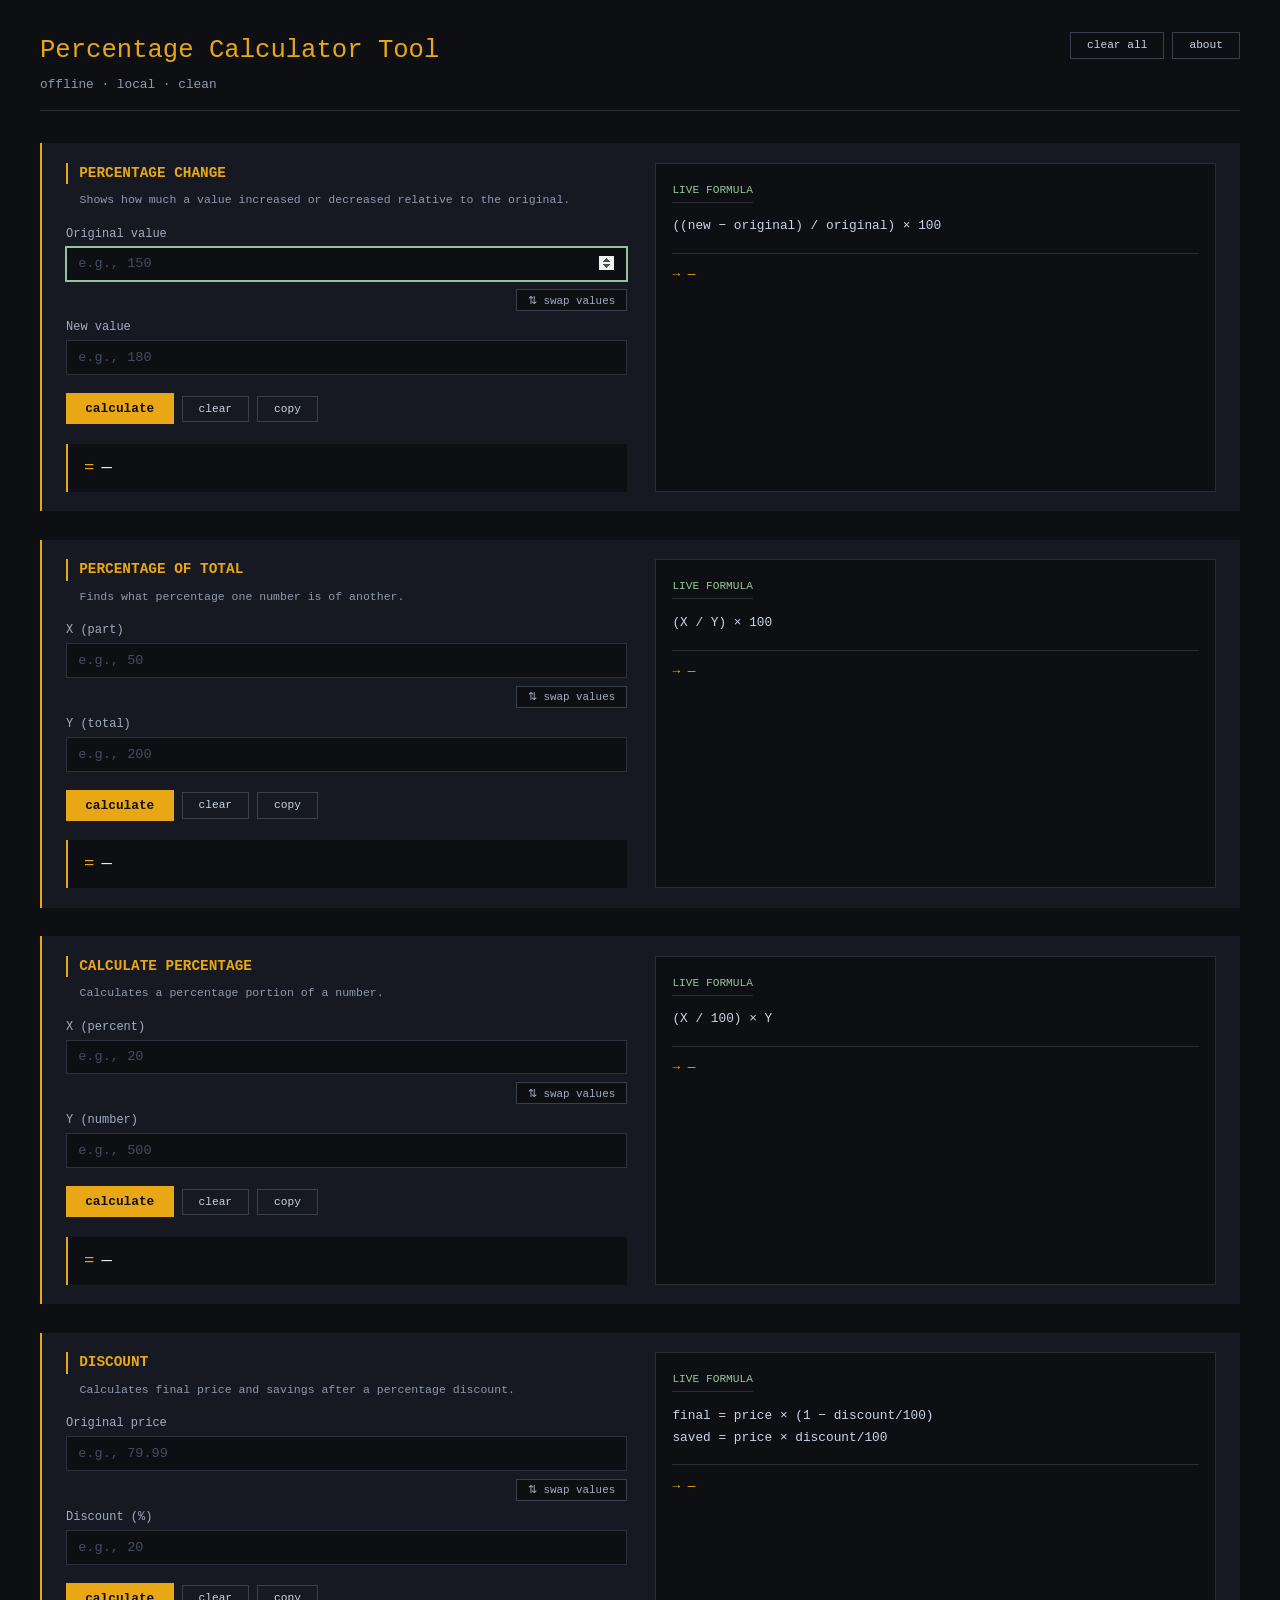
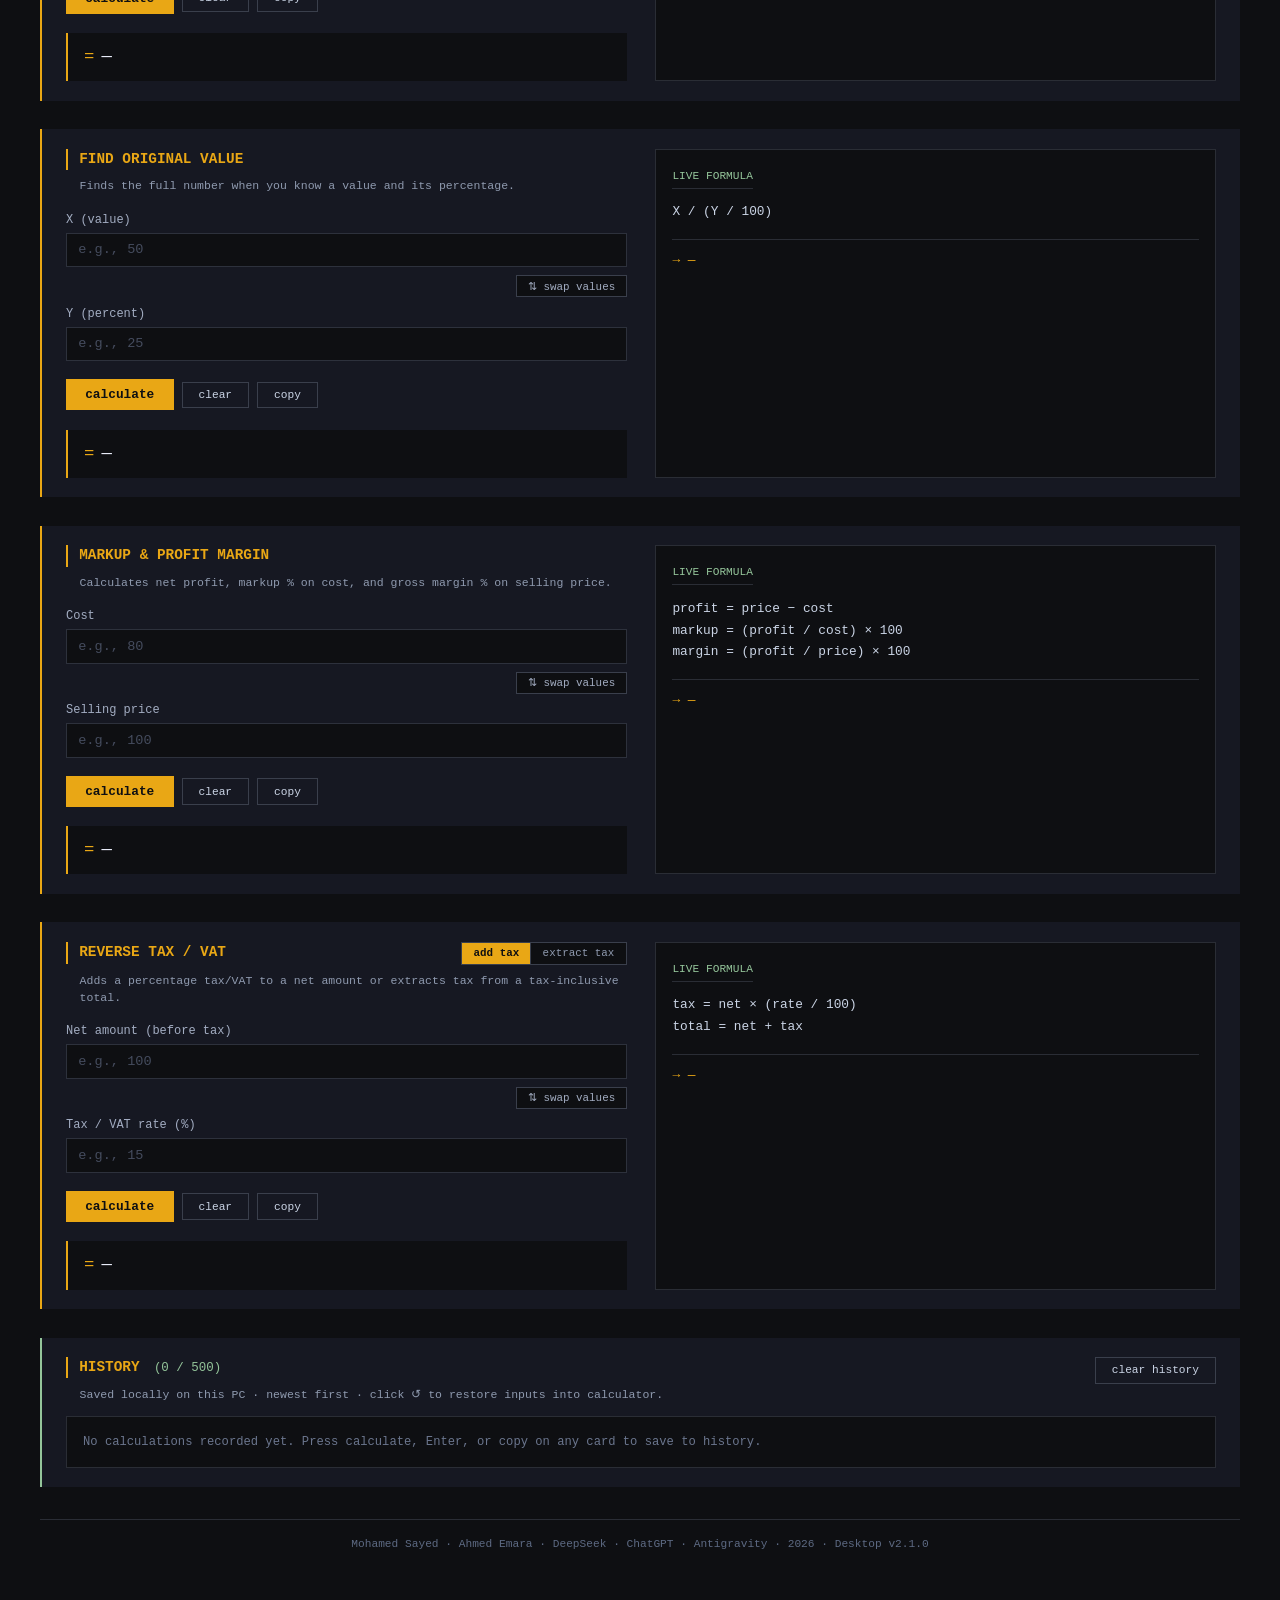
==== ui/index.html @ f59035dc "Merge pull request #2 from AbyssWatcher2/v2.1-features" ====
<!DOCTYPE html>
<html lang="en">
<head>
  <meta charset="UTF-8">
  <meta name="viewport" content="width=device-width, initial-scale=1.0">
  <title>percent • terminal utility</title>
  <link rel="stylesheet" href="./styles.css">
  <script type="module" src="./main.js"></script>
</head>
<body>
<div class="app">
  <div class="header">
    <div class="header-row">
      <div>
        <h1>Percentage Calculator Tool</h1>
        <p>offline · local · clean</p>
      </div>
      <div class="header-actions">
        <button class="utility-btn" id="clearAllBtn" type="button">clear all</button>
        <button class="utility-btn" id="aboutBtn" type="button">about</button>
      </div>
    </div>
  </div>

  <div class="calc-section" id="card-change">
    <div class="calc-grid">
      <div class="left-panel">
        <div class="section-title">Percentage Change</div>
        <div class="section-subtitle">Shows how much a value increased or decreased relative to the original.</div>

        <div class="input-row">
          <label for="changeOrig">Original value</label>
          <input type="number" id="changeOrig" placeholder="e.g., 150" step="any">
        </div>
        <div class="swap-row">
          <button class="swap-btn" id="swapChangeBtn" type="button" title="Swap original and new values">⇅ swap values</button>
        </div>
        <div class="input-row">
          <label for="changeNew">New value</label>
          <input type="number" id="changeNew" placeholder="e.g., 180" step="any">
        </div>

        <div class="button-group">
          <button class="calc-btn" id="calcChangeBtn" type="button">calculate</button>
          <button class="reset-btn" id="resetChangeBtn" type="button">clear</button>
          <button class="copy-btn" id="copyChangeBtn" type="button">copy</button>
        </div>

        <div class="result" id="changeResult">—</div>
      </div>

      <div class="right-panel">
        <div class="formula-title">live formula</div>
        <div class="live-formula" id="changeLiveFormula">((new − original) / original) × 100</div>
        <div class="live-result" id="changeLiveResult">→ —</div>
      </div>
    </div>
  </div>

  <div class="calc-section" id="card-percent">
    <div class="calc-grid">
      <div class="left-panel">
        <div class="section-title">Percentage of Total</div>
        <div class="section-subtitle">Finds what percentage one number is of another.</div>

        <div class="input-row">
          <label for="isWhatX">X (part)</label>
          <input type="number" id="isWhatX" placeholder="e.g., 50" step="any">
        </div>
        <div class="swap-row">
          <button class="swap-btn" id="swapPercentBtn" type="button" title="Swap X and Y values">⇅ swap values</button>
        </div>
        <div class="input-row">
          <label for="isWhatY">Y (total)</label>
          <input type="number" id="isWhatY" placeholder="e.g., 200" step="any">
        </div>

        <div class="button-group">
          <button class="calc-btn" id="calcPercentBtn" type="button">calculate</button>
          <button class="reset-btn" id="resetPercentBtn" type="button">clear</button>
          <button class="copy-btn" id="copyPercentBtn" type="button">copy</button>
        </div>

        <div class="result" id="percentResult">—</div>
      </div>

      <div class="right-panel">
        <div class="formula-title">live formula</div>
        <div class="live-formula" id="percentLiveFormula">(X / Y) × 100</div>
        <div class="live-result" id="percentLiveResult">→ —</div>
      </div>
    </div>
  </div>

  <div class="calc-section" id="card-what">
    <div class="calc-grid">
      <div class="left-panel">
        <div class="section-title">Calculate Percentage</div>
        <div class="section-subtitle">Calculates a percentage portion of a number.</div>

        <div class="input-row">
          <label for="whatX">X (percent)</label>
          <input type="number" id="whatX" placeholder="e.g., 20" step="any">
        </div>
        <div class="swap-row">
          <button class="swap-btn" id="swapWhatBtn" type="button" title="Swap X and Y values">⇅ swap values</button>
        </div>
        <div class="input-row">
          <label for="whatY">Y (number)</label>
          <input type="number" id="whatY" placeholder="e.g., 500" step="any">
        </div>

        <div class="button-group">
          <button class="calc-btn" id="calcWhatBtn" type="button">calculate</button>
          <button class="reset-btn" id="resetWhatBtn" type="button">clear</button>
          <button class="copy-btn" id="copyWhatBtn" type="button">copy</button>
        </div>

        <div class="result" id="whatResult">—</div>
      </div>

      <div class="right-panel">
        <div class="formula-title">live formula</div>
        <div class="live-formula" id="whatLiveFormula">(X / 100) × Y</div>
        <div class="live-result" id="whatLiveResult">→ —</div>
      </div>
    </div>
  </div>

  <div class="calc-section" id="card-discount">
    <div class="calc-grid">
      <div class="left-panel">
        <div class="section-title">Discount</div>
        <div class="section-subtitle">Calculates final price and savings after a percentage discount.</div>

        <div class="input-row">
          <label for="discountPrice">Original price</label>
          <input type="number" id="discountPrice" placeholder="e.g., 79.99" step="any">
        </div>
        <div class="swap-row">
          <button class="swap-btn" id="swapDiscountBtn" type="button" title="Swap price and discount values">⇅ swap values</button>
        </div>
        <div class="input-row">
          <label for="discountPercent">Discount (%)</label>
          <input type="number" id="discountPercent" placeholder="e.g., 20" step="any">
        </div>

        <div class="button-group">
          <button class="calc-btn" id="calcDiscountBtn" type="button">calculate</button>
          <button class="reset-btn" id="resetDiscountBtn" type="button">clear</button>
          <button class="copy-btn" id="copyDiscountBtn" type="button">copy</button>
        </div>

        <div class="result" id="discountResult">—</div>
      </div>

      <div class="right-panel">
        <div class="formula-title">live formula</div>
        <div class="live-formula" id="discountLiveFormula">final = price × (1 − discount/100)<br>saved = price × discount/100</div>
        <div class="live-result" id="discountLiveResult">→ —</div>
      </div>
    </div>
  </div>

  <div class="calc-section" id="card-base">
    <div class="calc-grid">
      <div class="left-panel">
        <div class="section-title">Find Original Value</div>
        <div class="section-subtitle">Finds the full number when you know a value and its percentage.</div>

        <div class="input-row">
          <label for="baseX">X (value)</label>
          <input type="number" id="baseX" placeholder="e.g., 50" step="any">
        </div>
        <div class="swap-row">
          <button class="swap-btn" id="swapBaseBtn" type="button" title="Swap X and Y values">⇅ swap values</button>
        </div>
        <div class="input-row">
          <label for="baseY">Y (percent)</label>
          <input type="number" id="baseY" placeholder="e.g., 25" step="any">
        </div>

        <div class="button-group">
          <button class="calc-btn" id="calcBaseBtn" type="button">calculate</button>
          <button class="reset-btn" id="resetBaseBtn" type="button">clear</button>
          <button class="copy-btn" id="copyBaseBtn" type="button">copy</button>
        </div>

        <div class="result" id="baseResult">—</div>
      </div>

      <div class="right-panel">
        <div class="formula-title">live formula</div>
        <div class="live-formula" id="baseLiveFormula">X / (Y / 100)</div>
        <div class="live-result" id="baseLiveResult">→ —</div>
      </div>
    </div>
  </div>

  <div class="calc-section" id="card-markup">
    <div class="calc-grid">
      <div class="left-panel">
        <div class="section-title">Markup &amp; Profit Margin</div>
        <div class="section-subtitle">Calculates net profit, markup % on cost, and gross margin % on selling price.</div>

        <div class="input-row">
          <label for="markupCost">Cost</label>
          <input type="number" id="markupCost" placeholder="e.g., 80" step="any">
        </div>
        <div class="swap-row">
          <button class="swap-btn" id="swapMarkupBtn" type="button" title="Swap cost and selling price">⇅ swap values</button>
        </div>
        <div class="input-row">
          <label for="markupPrice">Selling price</label>
          <input type="number" id="markupPrice" placeholder="e.g., 100" step="any">
        </div>

        <div class="button-group">
          <button class="calc-btn" id="calcMarkupBtn" type="button">calculate</button>
          <button class="reset-btn" id="resetMarkupBtn" type="button">clear</button>
          <button class="copy-btn" id="copyMarkupBtn" type="button">copy</button>
        </div>

        <div class="result" id="markupResult">—</div>
      </div>

      <div class="right-panel">
        <div class="formula-title">live formula</div>
        <div class="live-formula" id="markupLiveFormula">profit = price − cost<br>markup = (profit / cost) × 100<br>margin = (profit / price) × 100</div>
        <div class="live-result" id="markupLiveResult">→ —</div>
      </div>
    </div>
  </div>

  <div class="calc-section" id="card-tax">
    <div class="calc-grid">
      <div class="left-panel">
        <div class="section-title-row">
          <div class="section-title">Reverse Tax / VAT</div>
          <div class="mode-toggle" role="group" aria-label="Tax calculation mode">
            <button class="mode-btn active" id="taxModeAddBtn" data-mode="add" type="button">add tax</button>
            <button class="mode-btn" id="taxModeExtractBtn" data-mode="extract" type="button">extract tax</button>
          </div>
        </div>
        <div class="section-subtitle" id="taxSubtitle">Adds a percentage tax/VAT to a net amount or extracts tax from a tax-inclusive total.</div>

        <div class="input-row">
          <label for="taxAmount" id="taxAmountLabel">Net amount (before tax)</label>
          <input type="number" id="taxAmount" placeholder="e.g., 100" step="any">
        </div>
        <div class="swap-row">
          <button class="swap-btn" id="swapTaxBtn" type="button" title="Swap amount and tax rate">⇅ swap values</button>
        </div>
        <div class="input-row">
          <label for="taxRate">Tax / VAT rate (%)</label>
          <input type="number" id="taxRate" placeholder="e.g., 15" step="any">
        </div>

        <div class="button-group">
          <button class="calc-btn" id="calcTaxBtn" type="button">calculate</button>
          <button class="reset-btn" id="resetTaxBtn" type="button">clear</button>
          <button class="copy-btn" id="copyTaxBtn" type="button">copy</button>
        </div>

        <div class="result" id="taxResult">—</div>
      </div>

      <div class="right-panel">
        <div class="formula-title">live formula</div>
        <div class="live-formula" id="taxLiveFormula">tax = net × (rate / 100)<br>total = net + tax</div>
        <div class="live-result" id="taxLiveResult">→ —</div>
      </div>
    </div>
  </div>

  <div class="calc-section history-section" id="historySection">
    <div class="history-header">
      <div>
        <div class="section-title">History <span class="history-count" id="historyCount">(0 / 500)</span></div>
        <div class="section-subtitle history-subtitle">Saved locally on this PC · newest first · click ↺ to restore inputs into calculator.</div>
      </div>
      <div class="history-actions">
        <button class="reset-btn" id="clearHistoryBtn" type="button">clear history</button>
        <div class="confirm-group hidden" id="clearHistoryConfirm">
          <span class="confirm-label">clear all saved history?</span>
          <button class="calc-btn confirm-yes-btn" id="confirmClearHistoryBtn" type="button">yes, clear</button>
          <button class="reset-btn" id="cancelClearHistoryBtn" type="button">cancel</button>
        </div>
      </div>
    </div>
    <div class="history-list" id="historyList">
      <div class="history-empty">No calculations recorded yet. Press calculate, Enter, or copy on any card to save to history.</div>
    </div>
  </div>

  <footer>Mohamed Sayed · Ahmed Emara · DeepSeek · ChatGPT · Antigravity · 2026 · <span id="appVersion">Desktop v2.1.0</span></footer>
</div>

<div class="modal-backdrop hidden" id="aboutModal" role="dialog" aria-modal="true" aria-labelledby="aboutModalTitle">
  <div class="modal-card">
    <div class="modal-header">
      <div class="modal-title" id="aboutModalTitle">ABOUT // PERCENTAGE CALCULATOR TOOL</div>
      <button class="modal-close-x" id="closeAboutXBtn" type="button" aria-label="Close About dialog">[ × ]</button>
    </div>

    <div class="about-identity">
      <div class="about-icon-badge" aria-hidden="true">%</div>
      <div>
        <div class="about-app-name" id="aboutAppName">Percentage Calculator Tool</div>
        <div class="about-version-pill" id="aboutVersionPill">Desktop v2.1.0 · Tauri v2 + Rust</div>
      </div>
    </div>

    <div class="about-box">
      <div class="about-box-title">CREDITS</div>
      <div class="credits-row" id="aboutCreatorsRow">
        <span class="credit-pill credit-pill-gold">Mohamed Sayed</span>
        <span class="credit-dot">·</span>
        <span class="credit-pill credit-pill-gold">Ahmed Emara</span>
      </div>
      <div class="credits-row" id="aboutAiRow">
        <span class="credit-pill credit-pill-slate">DeepSeek</span>
        <span class="credit-dot">·</span>
        <span class="credit-pill credit-pill-slate">ChatGPT</span>
        <span class="credit-dot">·</span>
        <span class="credit-pill credit-pill-slate">Antigravity</span>
      </div>
    </div>

    <div class="about-box">
      <div class="about-box-title">PRIVACY &amp; RUNTIME</div>
      <div class="privacy-indicators">
        <span class="privacy-badge">● 100% Offline</span>
        <span class="privacy-badge">● Zero Telemetry</span>
        <span class="privacy-badge">● Local Rust Engine</span>
      </div>
      <p class="about-privacy-text" id="aboutPrivacyText">Fully offline. No tracking, no network calls. Calculation history is stored locally on this PC only and can be cleared anytime.</p>
    </div>

    <div class="modal-footer">
      <button class="calc-btn" id="closeAboutBtn" type="button">close [esc]</button>
    </div>
  </div>
</div>
</body>
</html>
---- ui/styles.css ----
* {
  margin: 0;
  padding: 0;
  box-sizing: border-box;
}

body {
  background: #0E0F12;
  font-family: 'SF Mono', 'Fira Code', 'Cascadia Code', 'JetBrains Mono', monospace;
  line-height: 1.5;
  color: #e2e4e8;
  padding: 2rem 1rem;
}

.hidden {
  display: none !important;
}

.app {
  max-width: 1200px;
  margin: 0 auto;
}

.header {
  margin-bottom: 2rem;
  border-bottom: 1px solid #2a2d35;
  padding-bottom: 1rem;
}

.header-row {
  display: flex;
  justify-content: space-between;
  gap: 1rem;
  align-items: flex-start;
}

.header h1 {
  font-size: 1.6rem;
  font-weight: 500;
  letter-spacing: 0;
  color: #E9A715;
}

.header p {
  font-size: 0.8rem;
  color: #8f9aaf;
  margin-top: 0.3rem;
}

.header-actions {
  display: flex;
  gap: 0.5rem;
  flex-wrap: wrap;
  justify-content: flex-end;
}

.calc-section {
  background: #161822;
  margin-bottom: 1.8rem;
  padding: 1.2rem 1.5rem;
  border-left: 2px solid #E9A715;
  transition: border-left-color 0.12s ease, background 0.12s ease;
}

.calc-section:hover {
  border-left-color: #94C59A;
}

.calc-grid {
  display: grid;
  grid-template-columns: 1fr 1fr;
  gap: 1.8rem;
}

.left-panel {
  display: flex;
  flex-direction: column;
}

.section-title-row {
  display: flex;
  justify-content: space-between;
  align-items: center;
  gap: 0.75rem;
  flex-wrap: wrap;
  margin-bottom: 0.45rem;
}

.section-title {
  font-size: 0.9rem;
  font-weight: 600;
  letter-spacing: 0;
  text-transform: uppercase;
  color: #E9A715;
  margin-bottom: 0.45rem;
  border-left: 2px solid #E9A715;
  padding-left: 0.7rem;
}

.section-title-row .section-title {
  margin-bottom: 0;
}

.section-subtitle {
  font-size: 0.72rem;
  color: #8f9aaf;
  margin-bottom: 1rem;
  padding-left: 0.85rem;
}

.input-row {
  margin-bottom: 0.65rem;
}

.input-row label {
  display: block;
  font-size: 0.75rem;
  font-weight: 500;
  color: #a3adc2;
  margin-bottom: 0.25rem;
  letter-spacing: 0;
}

.input-row input {
  width: 100%;
  background: #0E0F12;
  border: 1px solid #2d313c;
  border-radius: 0;
  padding: 0.55rem 0.7rem;
  font-size: 0.85rem;
  font-family: 'SF Mono', monospace;
  color: #eef2ff;
  outline: none;
  transition: border-color 0.1s ease, box-shadow 0.1s ease;
}

.input-row input:focus {
  border-color: #94C59A;
  box-shadow: 0 0 0 1px #94C59A;
}

.input-row input::placeholder {
  color: #454c5e;
}

.swap-row {
  display: flex;
  justify-content: flex-end;
  margin: -0.15rem 0 0.45rem 0;
}

.swap-btn {
  background: #0E0F12;
  border: 1px solid #3a3f4c;
  color: #a3adc2;
  font-family: 'SF Mono', monospace;
  font-size: 0.68rem;
  padding: 0.22rem 0.65rem;
  cursor: pointer;
  transition: border-color 0.1s ease, color 0.1s ease;
}

.swap-btn:hover {
  border-color: #E9A715;
  color: #E9A715;
}

.mode-toggle {
  display: inline-flex;
  border: 1px solid #3a3f4c;
  background: #0E0F12;
}

.mode-btn {
  background: transparent;
  border: none;
  color: #8f9aaf;
  font-family: 'SF Mono', monospace;
  font-size: 0.68rem;
  padding: 0.28rem 0.7rem;
  cursor: pointer;
  transition: background 0.1s ease, color 0.1s ease;
}

.mode-btn + .mode-btn {
  border-left: 1px solid #3a3f4c;
}

.mode-btn:hover {
  color: #eef2ff;
}

.mode-btn.active {
  background: #E9A715;
  color: #0E0F12;
  font-weight: 600;
}

.button-group {
  display: flex;
  gap: 0.5rem;
  align-items: center;
  margin: 0.5rem 0 1rem 0;
  flex-wrap: wrap;
}

.calc-btn {
  background: #E9A715;
  border: none;
  color: #0E0F12;
  font-family: 'SF Mono', monospace;
  font-weight: 600;
  font-size: 0.8rem;
  padding: 0.5rem 1.2rem;
  cursor: pointer;
  width: auto;
  letter-spacing: 0;
  transition: opacity 0.1s ease;
}

.calc-btn:hover {
  opacity: 0.9;
}

.reset-btn,
.copy-btn,
.utility-btn {
  background: transparent;
  border: 1px solid #3a3f4c;
  color: #cbd5e6;
  font-family: 'SF Mono', monospace;
  font-size: 0.7rem;
  padding: 0.4rem 1rem;
  cursor: pointer;
  transition: border-color 0.1s ease, color 0.1s ease;
}

.reset-btn:hover,
.copy-btn:hover,
.utility-btn:hover {
  border-color: #E9A715;
  color: #E9A715;
}

.copy-btn.copied {
  border-color: #94C59A;
  color: #94C59A;
}

.result {
  background: #0E0F12;
  border-left: 2px solid #E9A715;
  padding: 0.7rem 1rem;
  font-size: 1.08rem;
  font-family: monospace;
  margin-top: 0.2rem;
  word-break: break-word;
  color: #eef2ff;
}

.result-prefix {
  color: #E9A715;
  margin-right: 0.45rem;
}

.error-text {
  color: #E9A715;
}

.right-panel {
  background: #0E0F12;
  padding: 1rem;
  border: 1px solid #2a2d35;
  font-size: 0.8rem;
}

.formula-title {
  font-size: 0.7rem;
  text-transform: uppercase;
  color: #94C59A;
  letter-spacing: 0;
  margin-bottom: 0.8rem;
  border-bottom: 1px solid #2a2d35;
  display: inline-block;
  padding-bottom: 0.2rem;
}

.live-formula {
  font-family: monospace;
  line-height: 1.7;
  color: #cbd5e6;
}

.live-result {
  margin-top: 1rem;
  padding-top: 0.7rem;
  border-top: 1px solid #2a2d35;
  color: #E9A715;
  font-weight: 500;
}

/* Persistent History Tape */
.history-section {
  border-left-color: #94C59A;
}

.history-header {
  display: flex;
  justify-content: space-between;
  align-items: flex-start;
  gap: 1rem;
  flex-wrap: wrap;
  margin-bottom: 0.8rem;
}

.history-count {
  color: #94C59A;
  font-weight: 500;
  font-size: 0.78rem;
  margin-left: 0.35rem;
}

.history-subtitle {
  margin-bottom: 0;
}

.history-actions {
  display: flex;
  align-items: center;
  gap: 0.5rem;
  flex-wrap: wrap;
}

.confirm-group {
  display: inline-flex;
  align-items: center;
  gap: 0.45rem;
  flex-wrap: wrap;
}

.confirm-label {
  font-size: 0.72rem;
  color: #E9A715;
}

.confirm-yes-btn {
  padding: 0.38rem 0.85rem;
  font-size: 0.7rem;
}

.history-list {
  background: #0E0F12;
  border: 1px solid #2a2d35;
  max-height: 320px;
  overflow-y: auto;
}

.history-empty {
  padding: 1rem;
  font-size: 0.76rem;
  color: #6b768e;
}

.history-item {
  display: flex;
  justify-content: space-between;
  align-items: center;
  gap: 0.8rem;
  padding: 0.6rem 0.9rem;
  border-bottom: 1px solid #1e222d;
  font-size: 0.78rem;
  flex-wrap: wrap;
}

.history-item:last-child {
  border-bottom: none;
}

.history-main {
  display: flex;
  align-items: baseline;
  gap: 0.6rem;
  flex-wrap: wrap;
  min-width: 0;
  flex: 1;
}

.history-time {
  color: #6b768e;
  font-size: 0.7rem;
}

.history-calc {
  color: #94C59A;
  font-weight: 600;
  font-size: 0.72rem;
  text-transform: uppercase;
}

.history-inputs {
  color: #cbd5e6;
}

.history-arrow {
  color: #E9A715;
}

.history-result {
  color: #eef2ff;
  font-weight: 600;
}

.history-row-actions {
  display: flex;
  gap: 0.4rem;
  align-items: center;
}

.history-row-actions .copy-btn,
.history-row-actions .reset-btn {
  padding: 0.25rem 0.65rem;
  font-size: 0.66rem;
}

/* Redesigned Dark Terminal About Modal */
.modal-backdrop {
  position: fixed;
  inset: 0;
  background: rgba(8, 9, 12, 0.78);
  display: flex;
  align-items: center;
  justify-content: center;
  padding: 1rem;
  z-index: 1000;
}

.modal-card {
  background: #161822;
  border: 1px solid #2a2d35;
  border-left: 3px solid #E9A715;
  max-width: 540px;
  width: 100%;
  padding: 1.4rem 1.6rem;
  box-shadow: 0 20px 50px rgba(0, 0, 0, 0.65);
}

.modal-header {
  display: flex;
  justify-content: space-between;
  align-items: center;
  gap: 1rem;
  margin-bottom: 1.1rem;
}

.modal-title {
  font-size: 0.82rem;
  font-weight: 600;
  color: #E9A715;
  letter-spacing: 0.03em;
  text-transform: uppercase;
}

.modal-close-x {
  background: transparent;
  border: none;
  color: #a3adc2;
  font-family: 'SF Mono', monospace;
  font-size: 0.82rem;
  cursor: pointer;
  padding: 0.15rem 0.35rem;
  transition: color 0.1s ease;
}

.modal-close-x:hover {
  color: #E9A715;
}

.about-identity {
  display: flex;
  align-items: center;
  gap: 1rem;
  margin-bottom: 1.15rem;
}

.about-icon-badge {
  width: 48px;
  height: 48px;
  background: #0E0F12;
  border: 1px solid #2d313c;
  color: #E9A715;
  font-size: 1.55rem;
  font-weight: 700;
  display: flex;
  align-items: center;
  justify-content: center;
  flex-shrink: 0;
}

.about-app-name {
  font-size: 1.05rem;
  font-weight: 600;
  color: #eef2ff;
  margin-bottom: 0.3rem;
}

.about-version-pill {
  display: inline-block;
  border: 1px solid #94C59A;
  color: #94C59A;
  background: rgba(148, 197, 154, 0.08);
  font-size: 0.7rem;
  padding: 0.12rem 0.55rem;
}

.about-box {
  background: #0E0F12;
  border: 1px solid #2a2d35;
  padding: 0.9rem 1rem;
  margin-bottom: 0.9rem;
}

.about-box-title {
  font-size: 0.72rem;
  font-weight: 600;
  color: #94C59A;
  text-transform: uppercase;
  margin-bottom: 0.65rem;
  letter-spacing: 0.03em;
}

.credits-row {
  display: flex;
  align-items: center;
  gap: 0.45rem;
  flex-wrap: wrap;
}

.credits-row + .credits-row {
  margin-top: 0.5rem;
}

.credit-pill {
  font-size: 0.76rem;
  padding: 0.18rem 0.6rem;
  border: 1px solid #3a3f4c;
}

.credit-pill-gold {
  background: rgba(233, 167, 21, 0.14);
  border-color: rgba(233, 167, 21, 0.45);
  color: #E9A715;
  font-weight: 600;
}

.credit-pill-slate {
  background: #161822;
  border-color: #3a3f4c;
  color: #e2e4e8;
}

.credit-dot {
  color: #6b768e;
  font-weight: 600;
}

.privacy-indicators {
  display: flex;
  gap: 0.9rem;
  flex-wrap: wrap;
  margin-bottom: 0.5rem;
}

.privacy-badge {
  color: #94C59A;
  font-size: 0.74rem;
  font-weight: 500;
}

.about-privacy-text {
  font-size: 0.73rem;
  color: #cbd5e6;
  line-height: 1.5;
}

.modal-footer {
  display: flex;
  justify-content: flex-end;
  margin-top: 0.3rem;
}

footer {
  margin-top: 2rem;
  font-size: 0.7rem;
  color: #5d6a83;
  text-align: center;
  border-top: 1px solid #2a2d35;
  padding-top: 1rem;
}

@media (max-width: 760px) {
  .header-row {
    flex-direction: column;
  }

  .header-actions {
    justify-content: flex-start;
  }

  .calc-grid {
    grid-template-columns: 1fr;
    gap: 1rem;
  }

  .calc-section {
    padding: 1rem;
  }
}
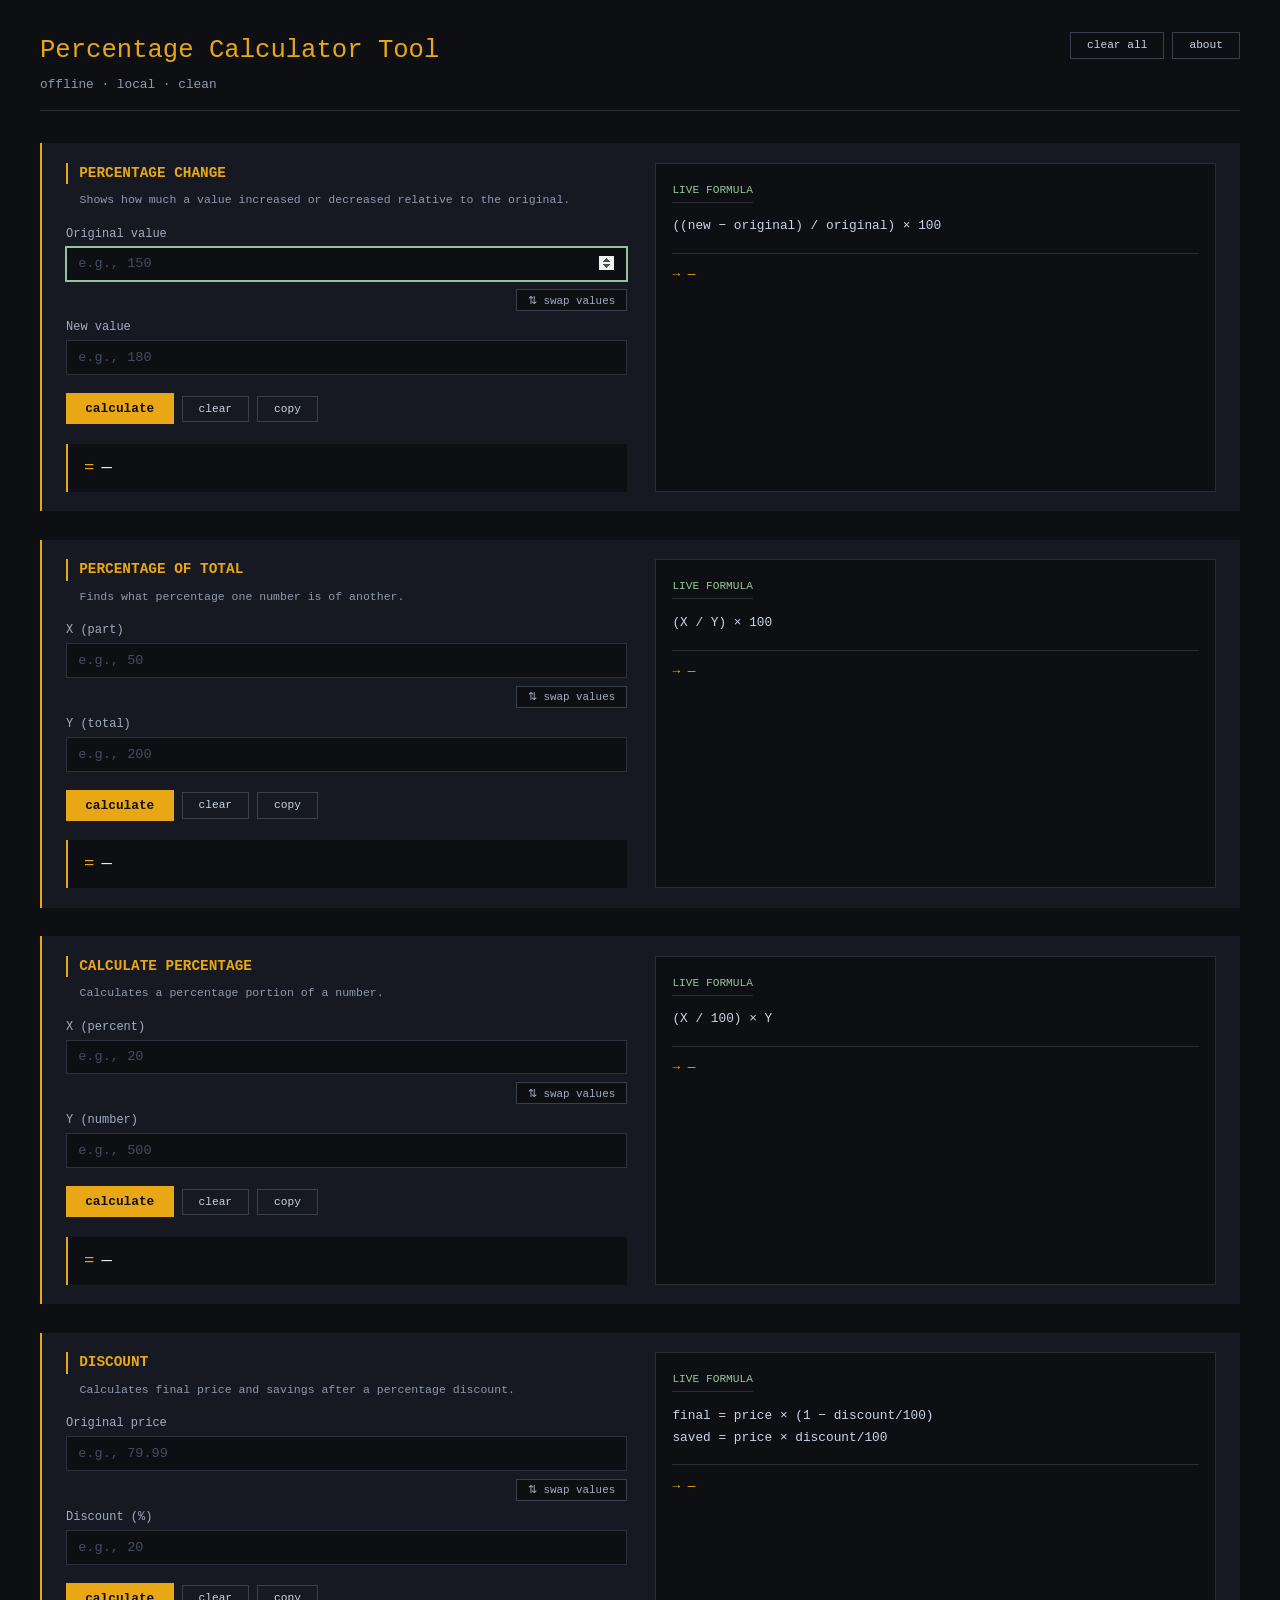
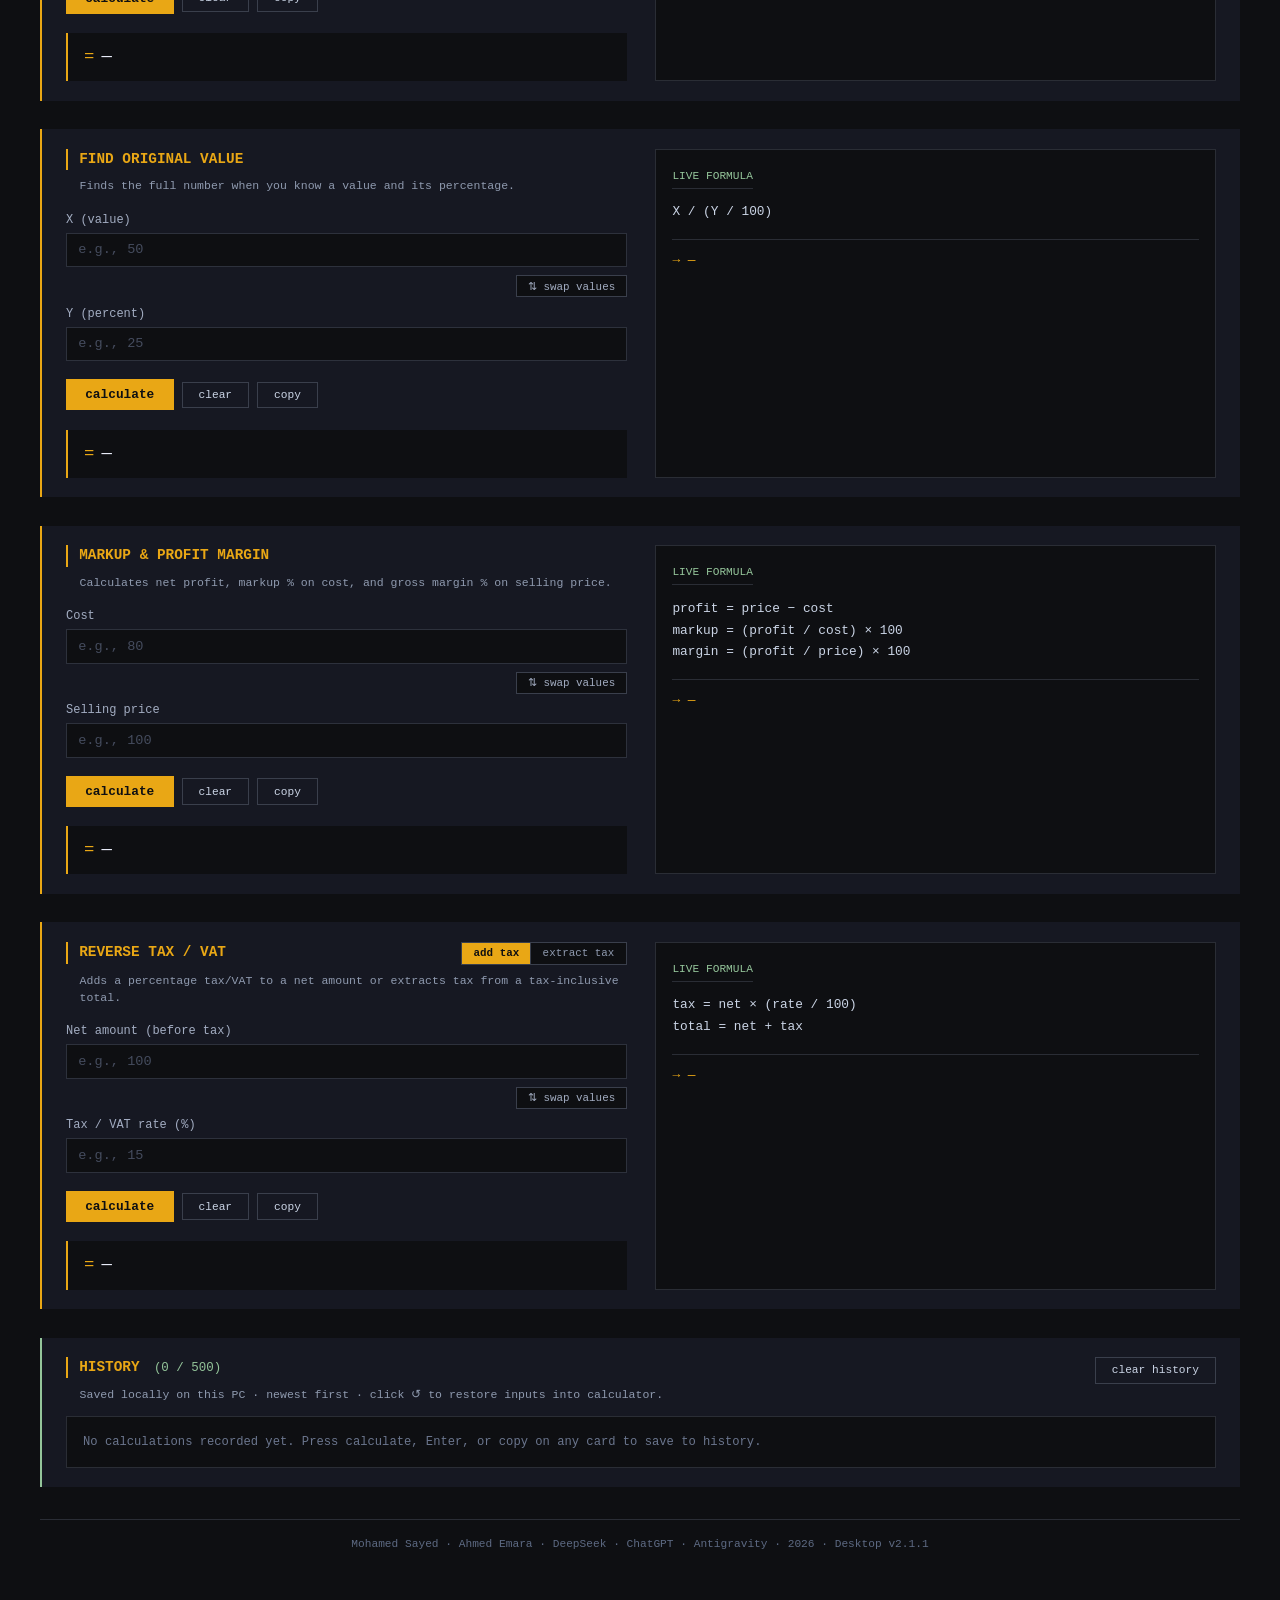
==== commit 3464804c: "Security hardening, v2.1.1 release prep, docs & assets update" ====
--- a/ui/index.html
+++ b/ui/index.html
@@ -3,6 +3,7 @@
 <head>
   <meta charset="UTF-8">
   <meta name="viewport" content="width=device-width, initial-scale=1.0">
+  <meta name="referrer" content="no-referrer">
   <title>percent • terminal utility</title>
   <link rel="stylesheet" href="./styles.css">
   <script type="module" src="./main.js"></script>
@@ -293,7 +294,7 @@
     </div>
   </div>
 
-  <footer>Mohamed Sayed · Ahmed Emara · DeepSeek · ChatGPT · Antigravity · 2026 · <span id="appVersion">Desktop v2.1.0</span></footer>
+  <footer>Mohamed Sayed · Ahmed Emara · DeepSeek · ChatGPT · Antigravity · 2026 · <span id="appVersion">Desktop v2.1.1</span></footer>
 </div>
 
 <div class="modal-backdrop hidden" id="aboutModal" role="dialog" aria-modal="true" aria-labelledby="aboutModalTitle">
@@ -307,7 +308,7 @@
       <div class="about-icon-badge" aria-hidden="true">%</div>
       <div>
         <div class="about-app-name" id="aboutAppName">Percentage Calculator Tool</div>
-        <div class="about-version-pill" id="aboutVersionPill">Desktop v2.1.0 · Tauri v2 + Rust</div>
+        <div class="about-version-pill" id="aboutVersionPill">Desktop v2.1.1 · Tauri v2 + Rust</div>
       </div>
     </div>
 
@@ -337,6 +338,15 @@
       <p class="about-privacy-text" id="aboutPrivacyText">Fully offline. No tracking, no network calls. Calculation history is stored locally on this PC only and can be cleared anytime.</p>
     </div>
 
+    <div class="about-box">
+      <div class="about-box-title">OFFICIAL WEB APP (PWA)</div>
+      <p class="about-privacy-text">Use or install on iPhone Safari or Android Chrome (100% offline):</p>
+      <div class="about-url-row">
+        <span class="about-url-text" id="webAppUrlText">https://ciphervaults.github.io/Percentage-Calculator-Tool/</span>
+        <button class="copy-btn" id="copyWebUrlBtn" type="button">copy link</button>
+      </div>
+    </div>
+
     <div class="modal-footer">
       <button class="calc-btn" id="closeAboutBtn" type="button">close [esc]</button>
     </div>
--- a/ui/styles.css
+++ b/ui/styles.css
@@ -582,6 +582,22 @@
   line-height: 1.5;
 }
 
+.about-url-row {
+  display: flex;
+  align-items: center;
+  justify-content: space-between;
+  gap: 0.65rem;
+  flex-wrap: wrap;
+  margin-top: 0.45rem;
+}
+
+.about-url-text {
+  color: #E9A715;
+  font-size: 0.73rem;
+  word-break: break-all;
+  user-select: all;
+}
+
 .modal-footer {
   display: flex;
   justify-content: flex-end;
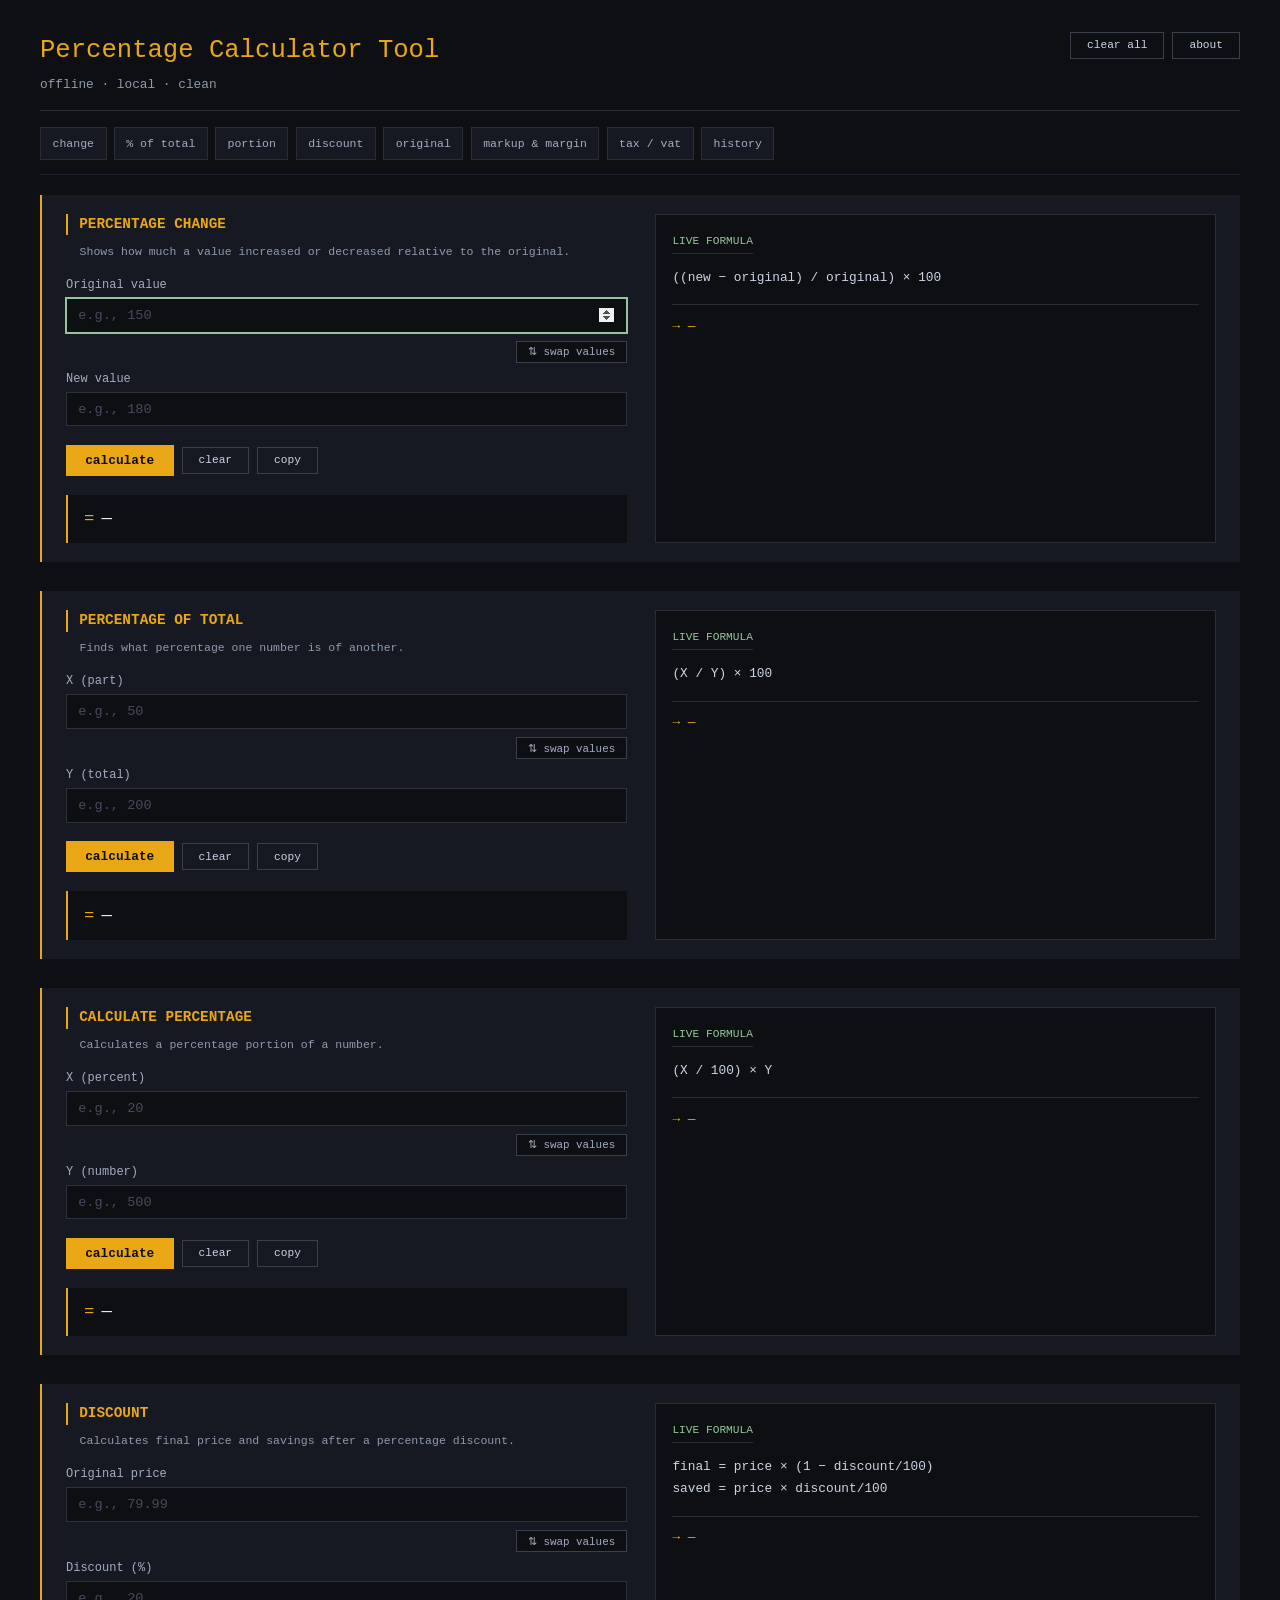
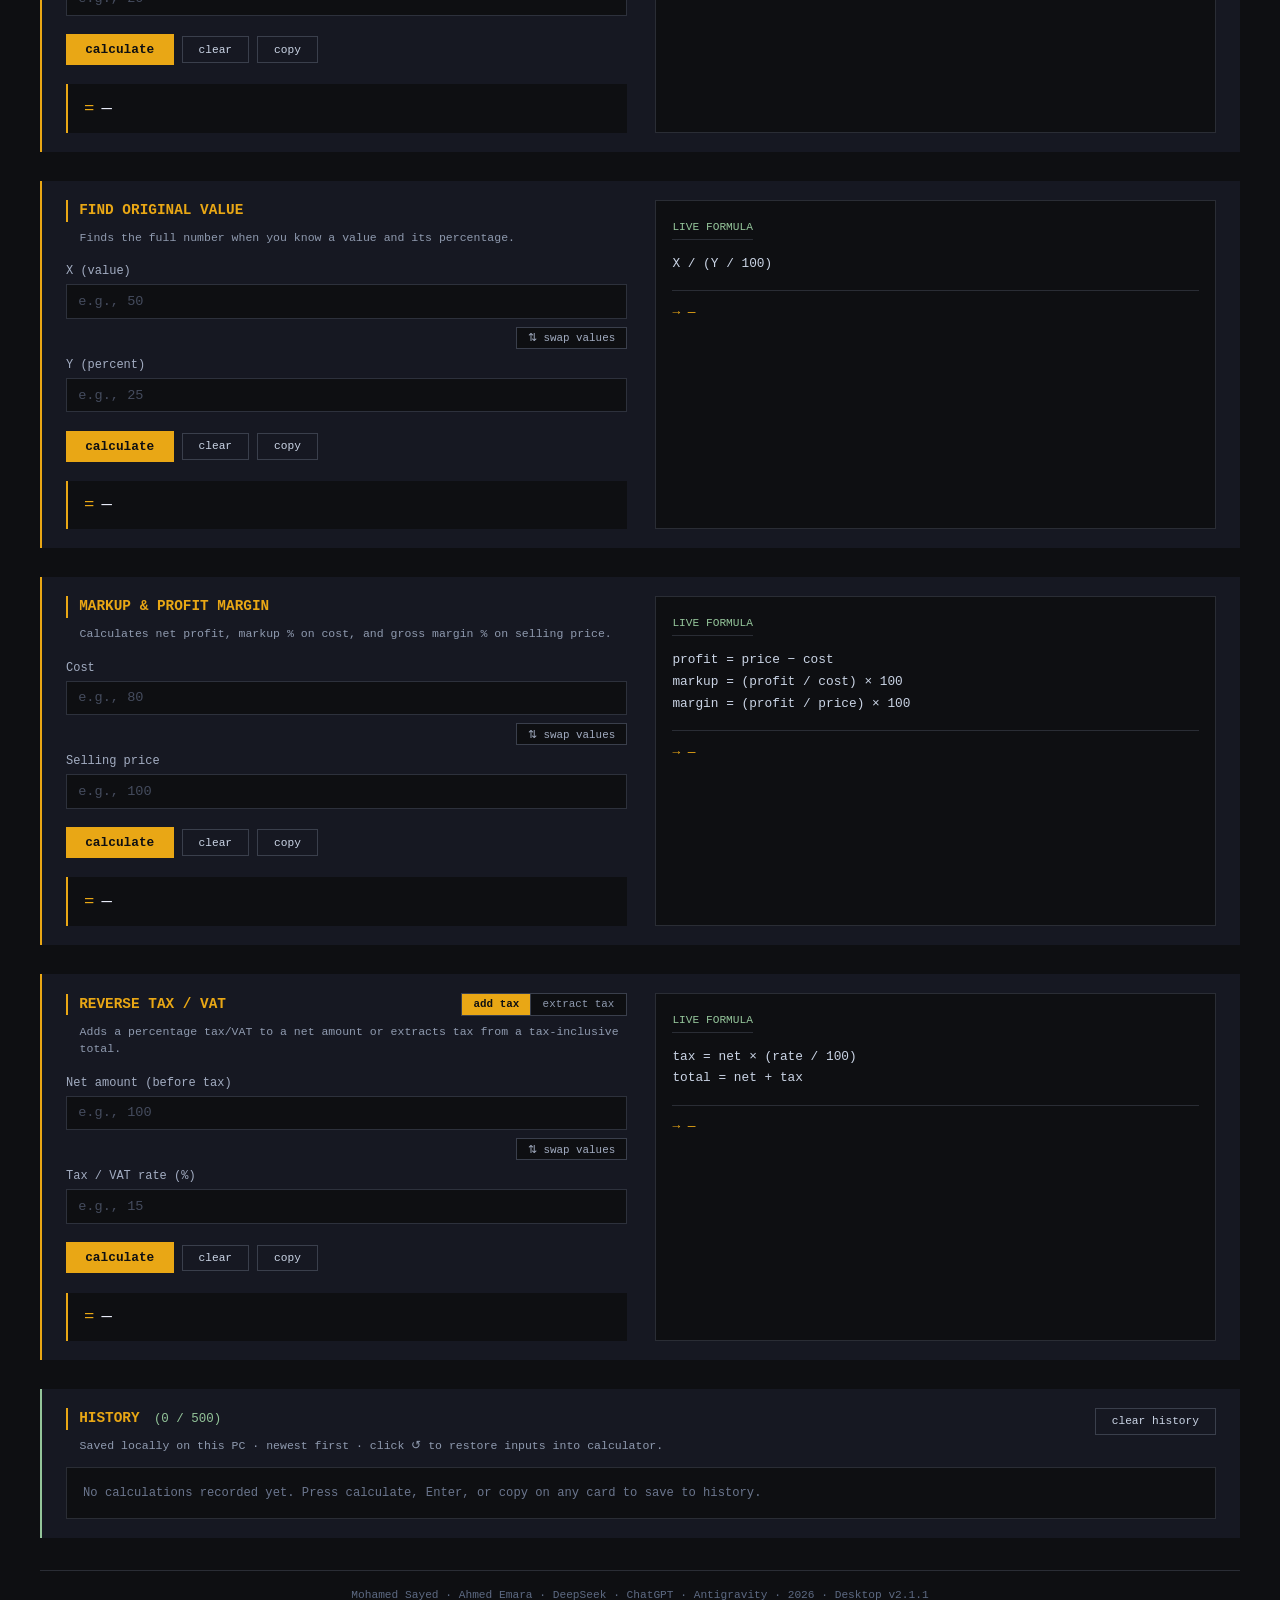
==== commit 77766cf9: "Add quick-jump navigation pills to Desktop UI and re-release v2.1.1 cleanly" ====
--- a/ui/index.html
+++ b/ui/index.html
@@ -23,6 +23,17 @@
     </div>
   </div>
 
+  <nav class="quick-nav" aria-label="Jump to calculator">
+    <a class="quick-link" href="#card-change">change</a>
+    <a class="quick-link" href="#card-percent">% of total</a>
+    <a class="quick-link" href="#card-what">portion</a>
+    <a class="quick-link" href="#card-discount">discount</a>
+    <a class="quick-link" href="#card-base">original</a>
+    <a class="quick-link" href="#card-markup">markup &amp; margin</a>
+    <a class="quick-link" href="#card-tax">tax / vat</a>
+    <a class="quick-link" href="#historySection">history</a>
+  </nav>
+
   <div class="calc-section" id="card-change">
     <div class="calc-grid">
       <div class="left-panel">
--- a/ui/styles.css
+++ b/ui/styles.css
@@ -4,6 +4,10 @@
   box-sizing: border-box;
 }
 
+html {
+  scroll-behavior: smooth;
+}
+
 body {
   background: #0E0F12;
   font-family: 'SF Mono', 'Fira Code', 'Cascadia Code', 'JetBrains Mono', monospace;
@@ -22,7 +26,7 @@
 }
 
 .header {
-  margin-bottom: 2rem;
+  margin-bottom: 1rem;
   border-bottom: 1px solid #2a2d35;
   padding-bottom: 1rem;
 }
@@ -52,6 +56,35 @@
   gap: 0.5rem;
   flex-wrap: wrap;
   justify-content: flex-end;
+}
+
+.quick-nav {
+  display: flex;
+  gap: 0.45rem;
+  flex-wrap: wrap;
+  padding: 0 0 0.85rem 0;
+  margin-bottom: 1.25rem;
+  border-bottom: 1px solid #1e222d;
+}
+
+.quick-link {
+  background: #161822;
+  border: 1px solid #2a2d35;
+  color: #a3adc2;
+  text-decoration: none;
+  font-family: 'SF Mono', 'Fira Code', 'Cascadia Code', 'JetBrains Mono', monospace;
+  font-size: 0.72rem;
+  padding: 0.42rem 0.72rem;
+  white-space: nowrap;
+  flex-shrink: 0;
+  transition: border-color 0.1s ease, color 0.1s ease;
+}
+
+.quick-link:hover,
+.quick-link:focus-visible {
+  border-color: #E9A715;
+  color: #E9A715;
+  outline: none;
 }
 
 .calc-section {
@@ -59,6 +92,7 @@
   margin-bottom: 1.8rem;
   padding: 1.2rem 1.5rem;
   border-left: 2px solid #E9A715;
+  scroll-margin-top: 1rem;
   transition: border-left-color 0.12s ease, background 0.12s ease;
 }
 
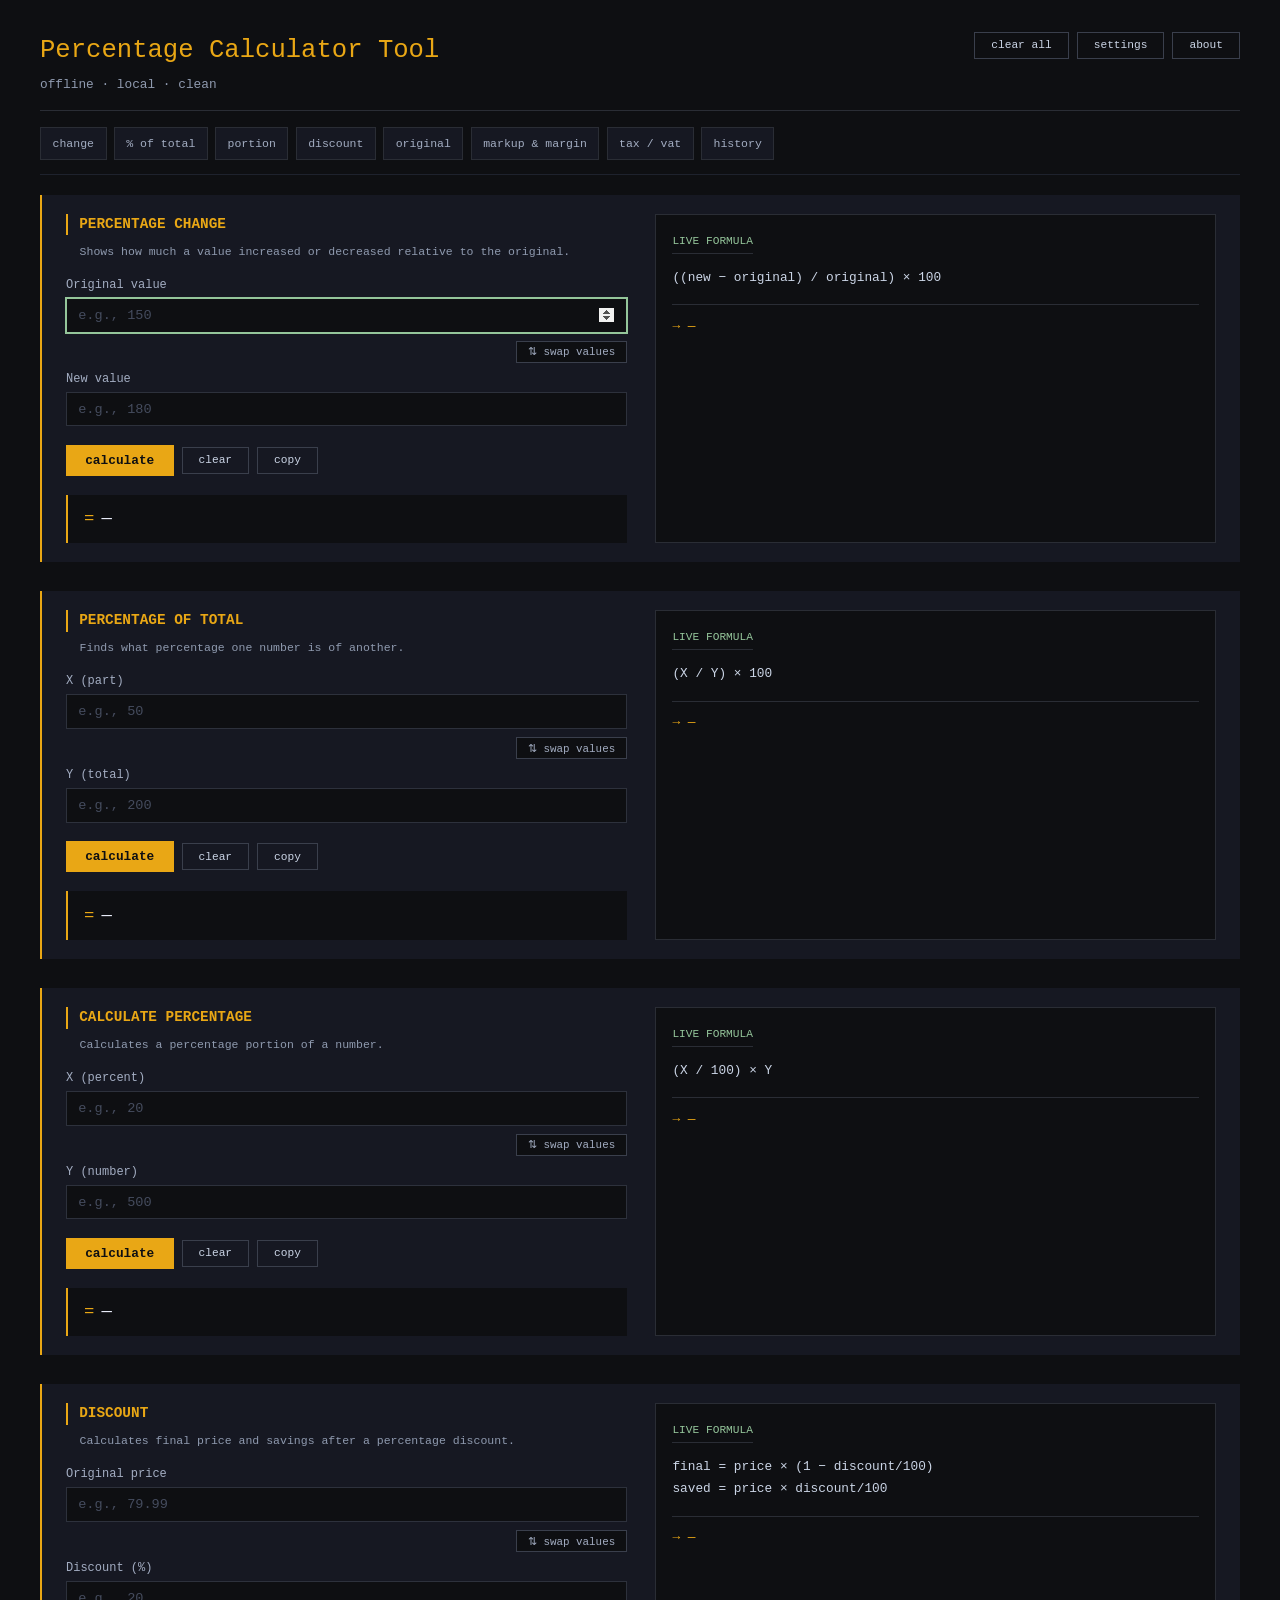
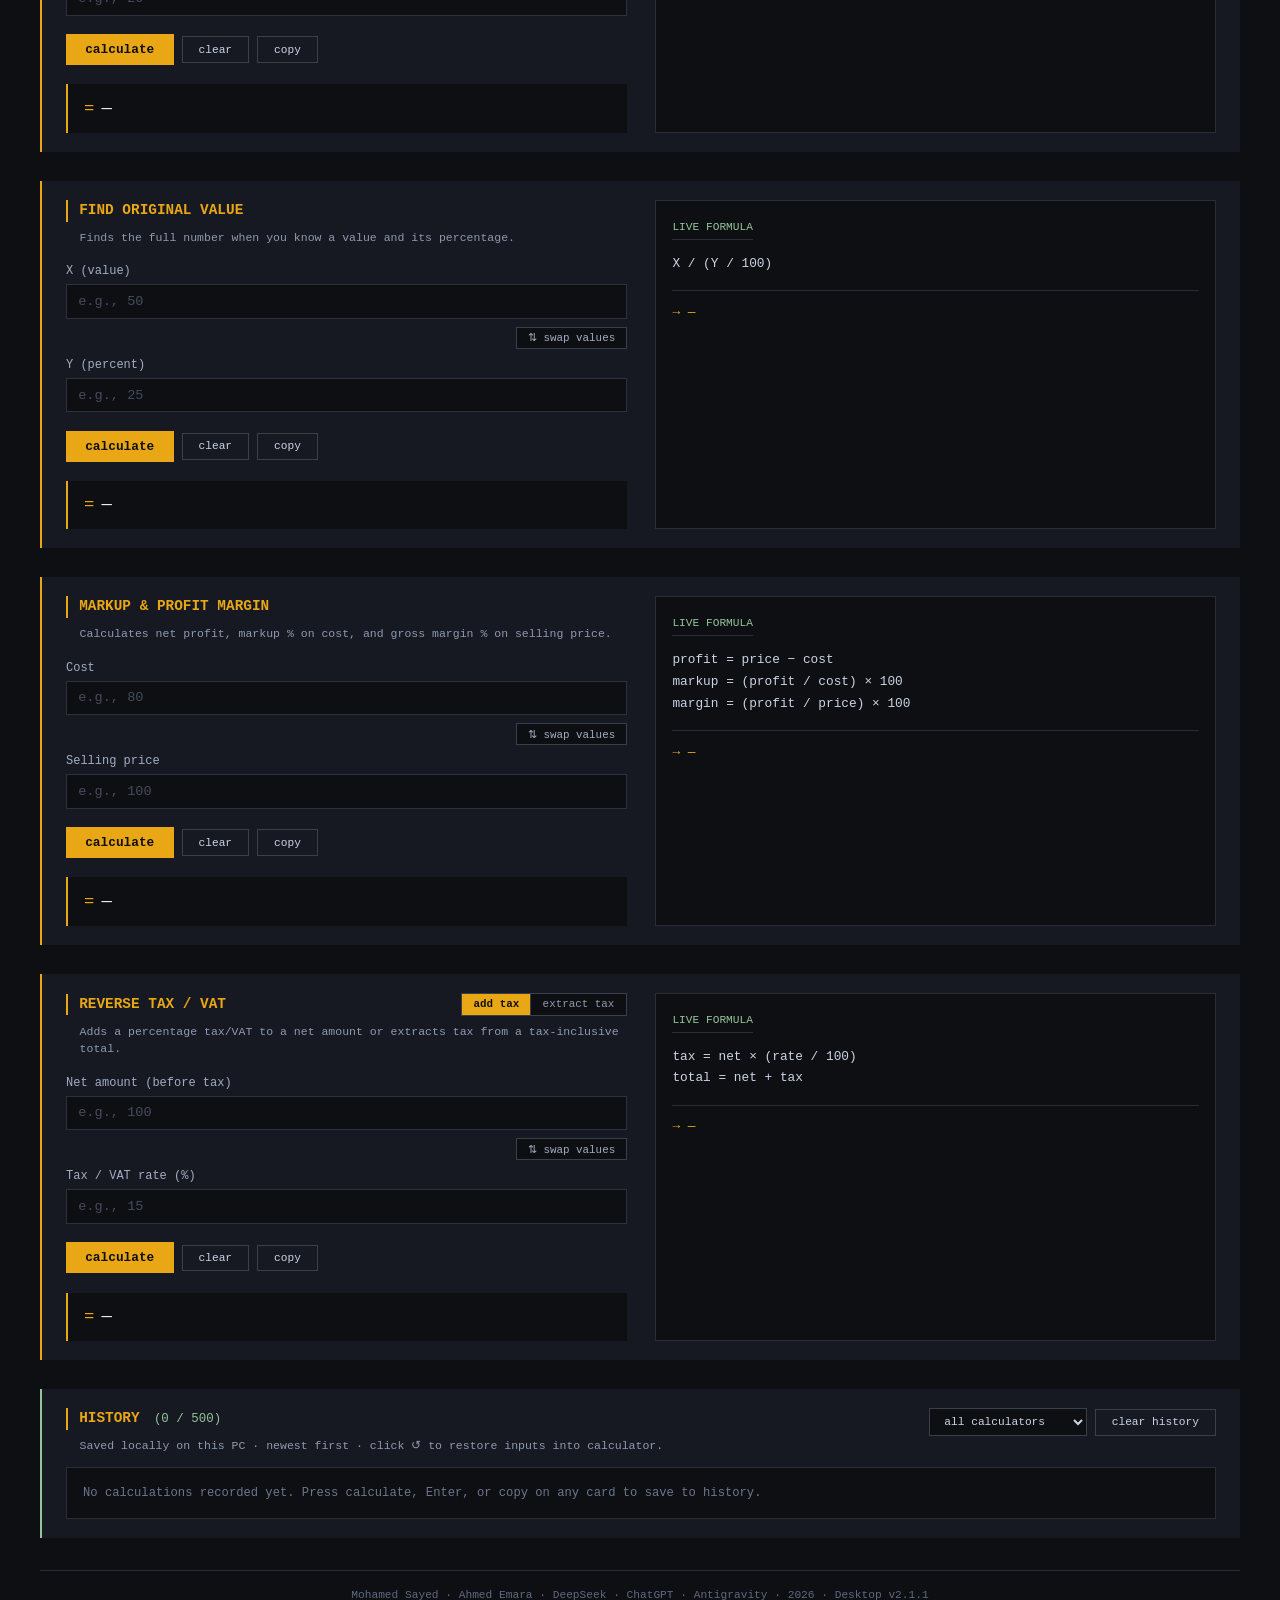
==== commit 085dad65: "Improve calculators, history tape, and startup update checker - Block error/placeholder copy actions" ====
--- a/ui/index.html
+++ b/ui/index.html
@@ -18,8 +18,18 @@
       </div>
       <div class="header-actions">
         <button class="utility-btn" id="clearAllBtn" type="button">clear all</button>
+        <button class="utility-btn" id="settingsBtn" type="button">settings</button>
         <button class="utility-btn" id="aboutBtn" type="button">about</button>
       </div>
+    </div>
+  </div>
+
+  <div class="update-banner hidden" id="updateBanner" role="status" aria-live="polite">
+    <div class="update-banner-text" id="updateBannerText">A new version is available on GitHub Releases.</div>
+    <div class="update-banner-actions">
+      <button class="calc-btn update-action-btn" id="openUpdateBannerBtn" type="button">open release page</button>
+      <button class="copy-btn update-action-btn" id="copyUpdateBannerBtn" type="button">copy link</button>
+      <button class="reset-btn update-action-btn" id="dismissUpdateBannerBtn" type="button">dismiss</button>
     </div>
   </div>
 
@@ -292,6 +302,16 @@
         <div class="section-subtitle history-subtitle">Saved locally on this PC · newest first · click ↺ to restore inputs into calculator.</div>
       </div>
       <div class="history-actions">
+        <select class="history-filter" id="historyFilter" aria-label="Filter history by calculator">
+          <option value="all">all calculators</option>
+          <option value="change">percentage change</option>
+          <option value="percent">% of total</option>
+          <option value="what">calculate %</option>
+          <option value="discount">discount</option>
+          <option value="base">find original</option>
+          <option value="markup">markup &amp; margin</option>
+          <option value="tax">reverse tax / vat</option>
+        </select>
         <button class="reset-btn" id="clearHistoryBtn" type="button">clear history</button>
         <div class="confirm-group hidden" id="clearHistoryConfirm">
           <span class="confirm-label">clear all saved history?</span>
@@ -363,5 +383,33 @@
     </div>
   </div>
 </div>
+
+<div class="modal-backdrop hidden" id="settingsModal" role="dialog" aria-modal="true" aria-labelledby="settingsModalTitle">
+  <div class="modal-card">
+    <div class="modal-header">
+      <div class="modal-title" id="settingsModalTitle">SETTINGS // PREFERENCES &amp; UPDATES</div>
+      <button class="modal-close-x" id="closeSettingsXBtn" type="button" aria-label="Close Settings dialog">[ × ]</button>
+    </div>
+
+    <div class="about-box">
+      <div class="about-box-title">UPDATES</div>
+      <label class="settings-toggle-row" for="autoUpdateToggle">
+        <input class="settings-checkbox" type="checkbox" id="autoUpdateToggle" checked>
+        <span>Check GitHub Releases automatically on startup</span>
+      </label>
+      <p class="about-privacy-text">Checks only the official GitHub Releases API when enabled or manually triggered. Disable anytime to stay 100% offline on launch.</p>
+      <div class="settings-actions-row">
+        <button class="calc-btn" id="checkUpdatesNowBtn" type="button">check for updates now</button>
+        <button class="utility-btn" id="openReleasePageBtn" type="button">open github releases</button>
+        <button class="copy-btn" id="copyReleaseUrlBtn" type="button">copy release link</button>
+      </div>
+      <div class="update-status-text" id="updateStatusText">Not checked yet in this session.</div>
+    </div>
+
+    <div class="modal-footer">
+      <button class="calc-btn" id="closeSettingsBtn" type="button">close [esc]</button>
+    </div>
+  </div>
+</div>
 </body>
 </html>
--- a/ui/styles.css
+++ b/ui/styles.css
@@ -100,6 +100,42 @@
   border-left-color: #94C59A;
 }
 
+.calc-section.card-restored {
+  border-left-color: #94C59A;
+  background: #1b202d;
+  box-shadow: inset 0 0 0 1px rgba(148, 197, 154, 0.45);
+}
+
+.update-banner {
+  background: #161822;
+  border: 1px solid #3a3f4c;
+  border-left: 3px solid #94C59A;
+  padding: 0.75rem 1rem;
+  margin-bottom: 1.1rem;
+  display: flex;
+  align-items: center;
+  justify-content: space-between;
+  gap: 0.85rem;
+  flex-wrap: wrap;
+}
+
+.update-banner-text {
+  font-size: 0.78rem;
+  color: #eef2ff;
+}
+
+.update-banner-actions {
+  display: flex;
+  align-items: center;
+  gap: 0.45rem;
+  flex-wrap: wrap;
+}
+
+.update-action-btn {
+  padding: 0.34rem 0.75rem;
+  font-size: 0.7rem;
+}
+
 .calc-grid {
   display: grid;
   grid-template-columns: 1fr 1fr;
@@ -456,6 +492,68 @@
   font-size: 0.66rem;
 }
 
+.history-filter {
+  background: #0E0F12;
+  border: 1px solid #3a3f4c;
+  color: #cbd5e6;
+  font-family: 'SF Mono', monospace;
+  font-size: 0.7rem;
+  padding: 0.38rem 0.65rem;
+  outline: none;
+  cursor: pointer;
+}
+
+.history-filter:focus {
+  border-color: #E9A715;
+}
+
+.history-delete-btn {
+  padding: 0.25rem 0.52rem !important;
+  color: #8f9aaf;
+}
+
+.history-delete-btn:hover {
+  border-color: #E9A715;
+  color: #E9A715;
+}
+
+.settings-toggle-row {
+  display: flex;
+  align-items: center;
+  gap: 0.6rem;
+  font-size: 0.78rem;
+  color: #eef2ff;
+  margin-bottom: 0.55rem;
+  cursor: pointer;
+}
+
+.settings-checkbox {
+  width: 15px;
+  height: 15px;
+  accent-color: #E9A715;
+  cursor: pointer;
+}
+
+.settings-actions-row {
+  display: flex;
+  align-items: center;
+  gap: 0.5rem;
+  flex-wrap: wrap;
+  margin-top: 0.85rem;
+}
+
+.update-status-text {
+  margin-top: 0.75rem;
+  font-size: 0.73rem;
+  color: #94C59A;
+  border-top: 1px solid #2a2d35;
+  padding-top: 0.65rem;
+}
+
+.update-status-text.is-error {
+  color: #E9A715;
+}
+
 /* Redesigned Dark Terminal About Modal */
 .modal-backdrop {
   position: fixed;
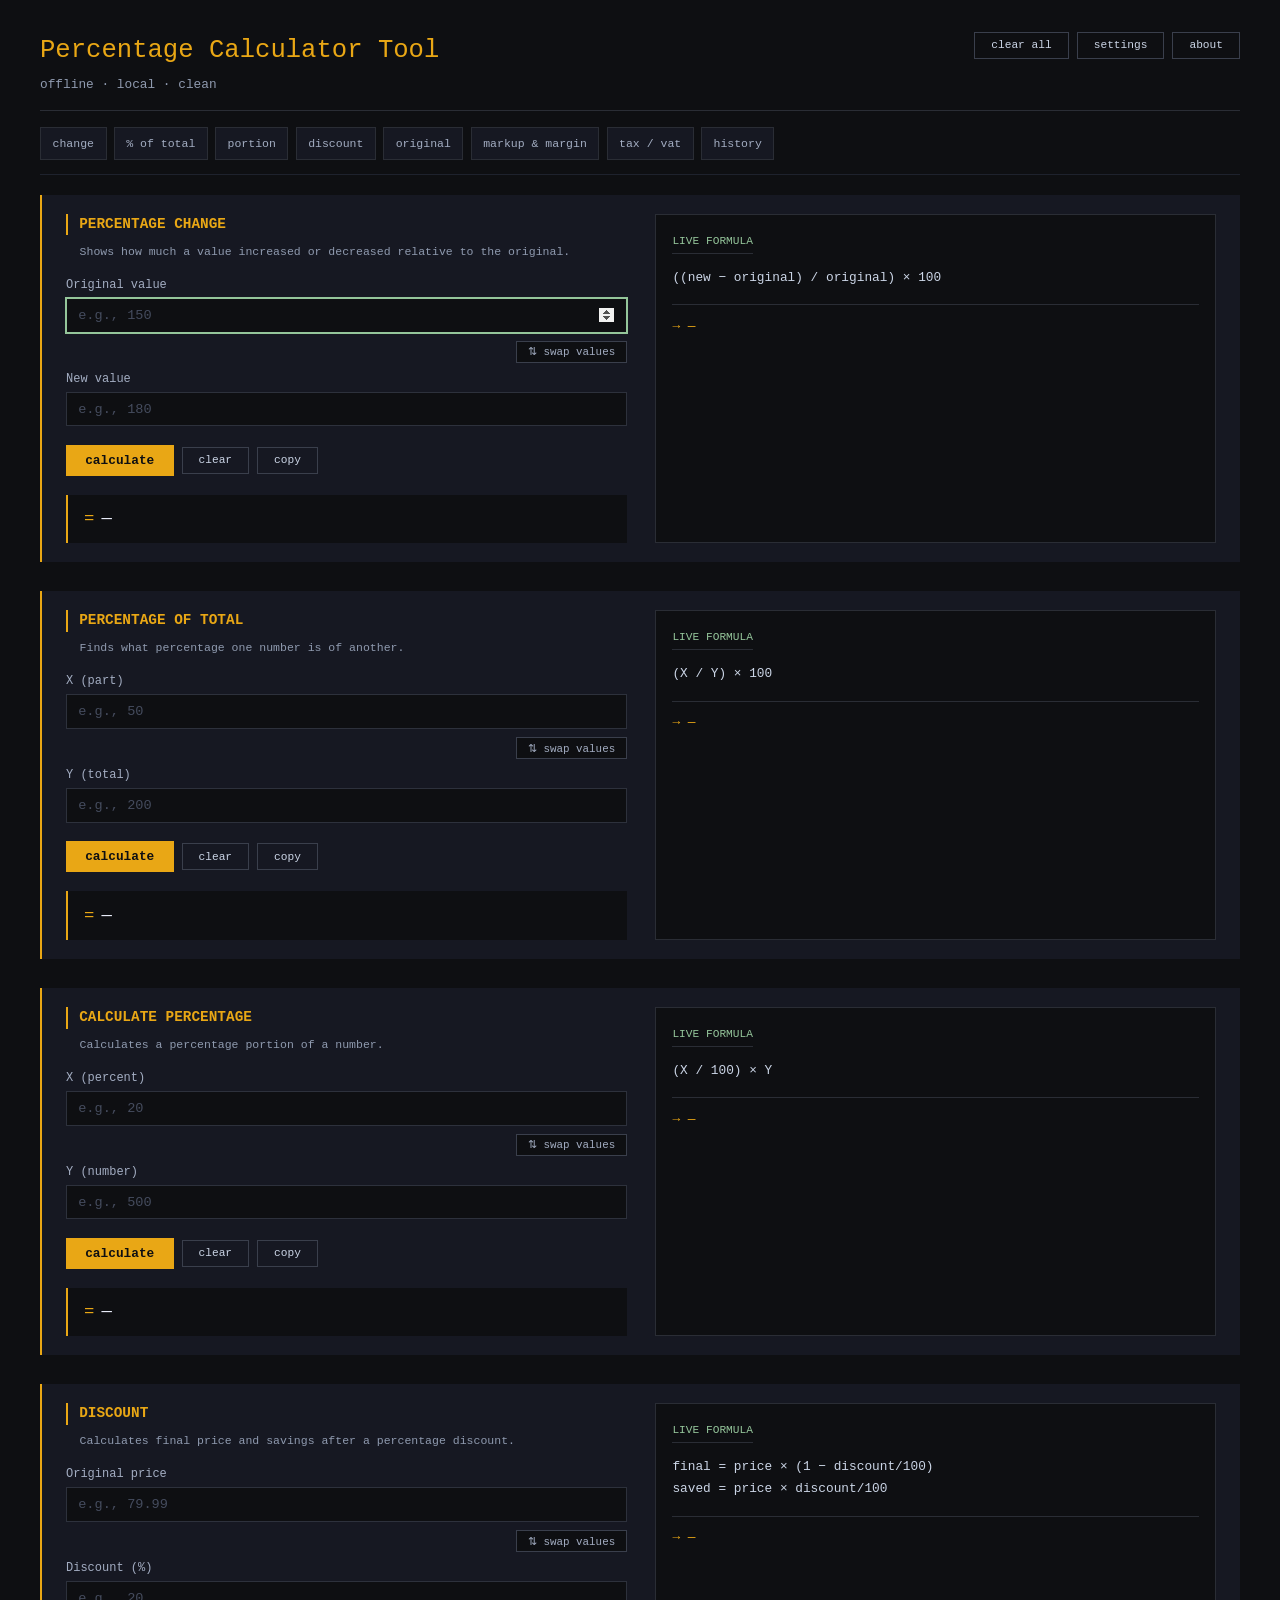
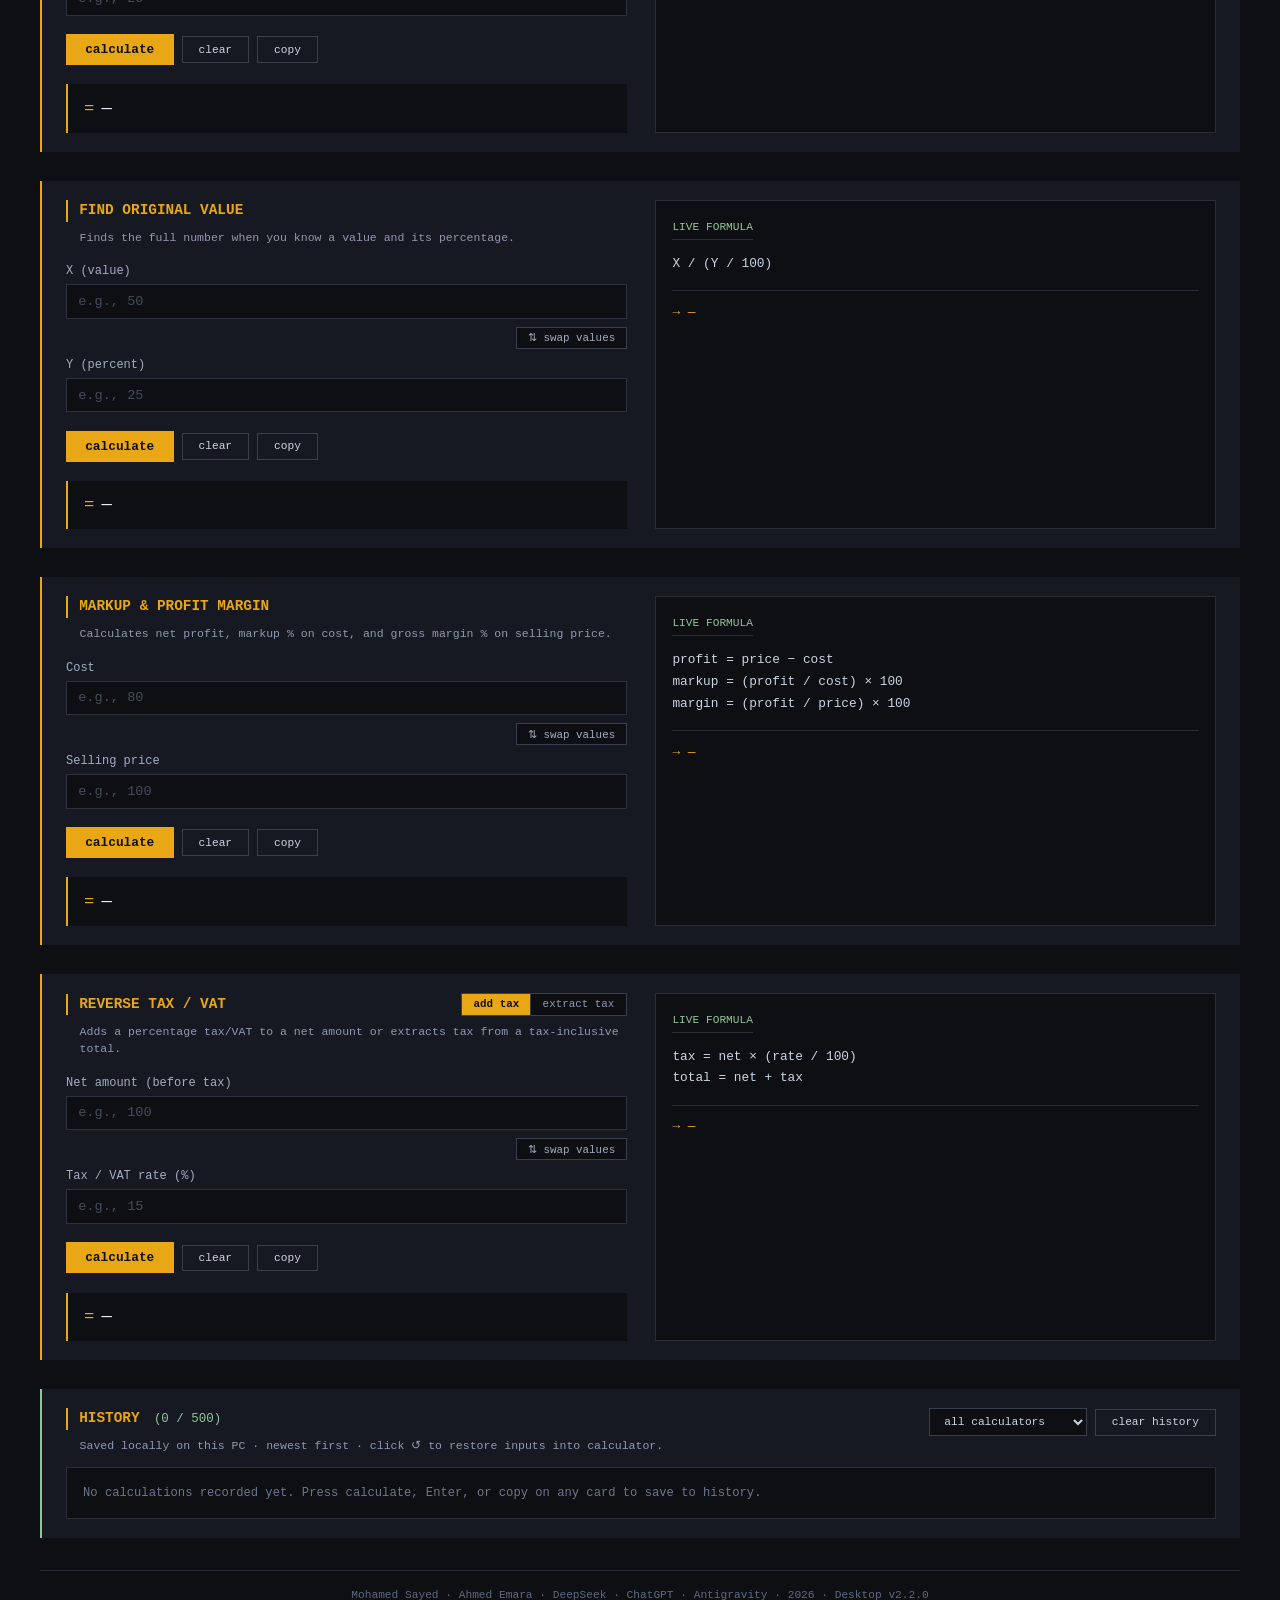
==== commit a6f5ded3: "Bump version to v2.2.0 and update documentation & release notes" ====
--- a/ui/index.html
+++ b/ui/index.html
@@ -325,7 +325,7 @@
     </div>
   </div>
 
-  <footer>Mohamed Sayed · Ahmed Emara · DeepSeek · ChatGPT · Antigravity · 2026 · <span id="appVersion">Desktop v2.1.1</span></footer>
+  <footer>Mohamed Sayed · Ahmed Emara · DeepSeek · ChatGPT · Antigravity · 2026 · <span id="appVersion">Desktop v2.2.0</span></footer>
 </div>
 
 <div class="modal-backdrop hidden" id="aboutModal" role="dialog" aria-modal="true" aria-labelledby="aboutModalTitle">
@@ -339,7 +339,7 @@
       <div class="about-icon-badge" aria-hidden="true">%</div>
       <div>
         <div class="about-app-name" id="aboutAppName">Percentage Calculator Tool</div>
-        <div class="about-version-pill" id="aboutVersionPill">Desktop v2.1.1 · Tauri v2 + Rust</div>
+        <div class="about-version-pill" id="aboutVersionPill">Desktop v2.2.0 · Tauri v2 + Rust</div>
       </div>
     </div>
 
@@ -366,7 +366,7 @@
         <span class="privacy-badge">● Zero Telemetry</span>
         <span class="privacy-badge">● Local Rust Engine</span>
       </div>
-      <p class="about-privacy-text" id="aboutPrivacyText">Fully offline. No tracking, no network calls. Calculation history is stored locally on this PC only and can be cleared anytime.</p>
+      <p class="about-privacy-text" id="aboutPrivacyText">All calculations run 100% locally in Rust with zero telemetry. History is stored only on this PC and can be cleared anytime. Optional GitHub Releases update checks can be toggled in Settings.</p>
     </div>
 
     <div class="about-box">
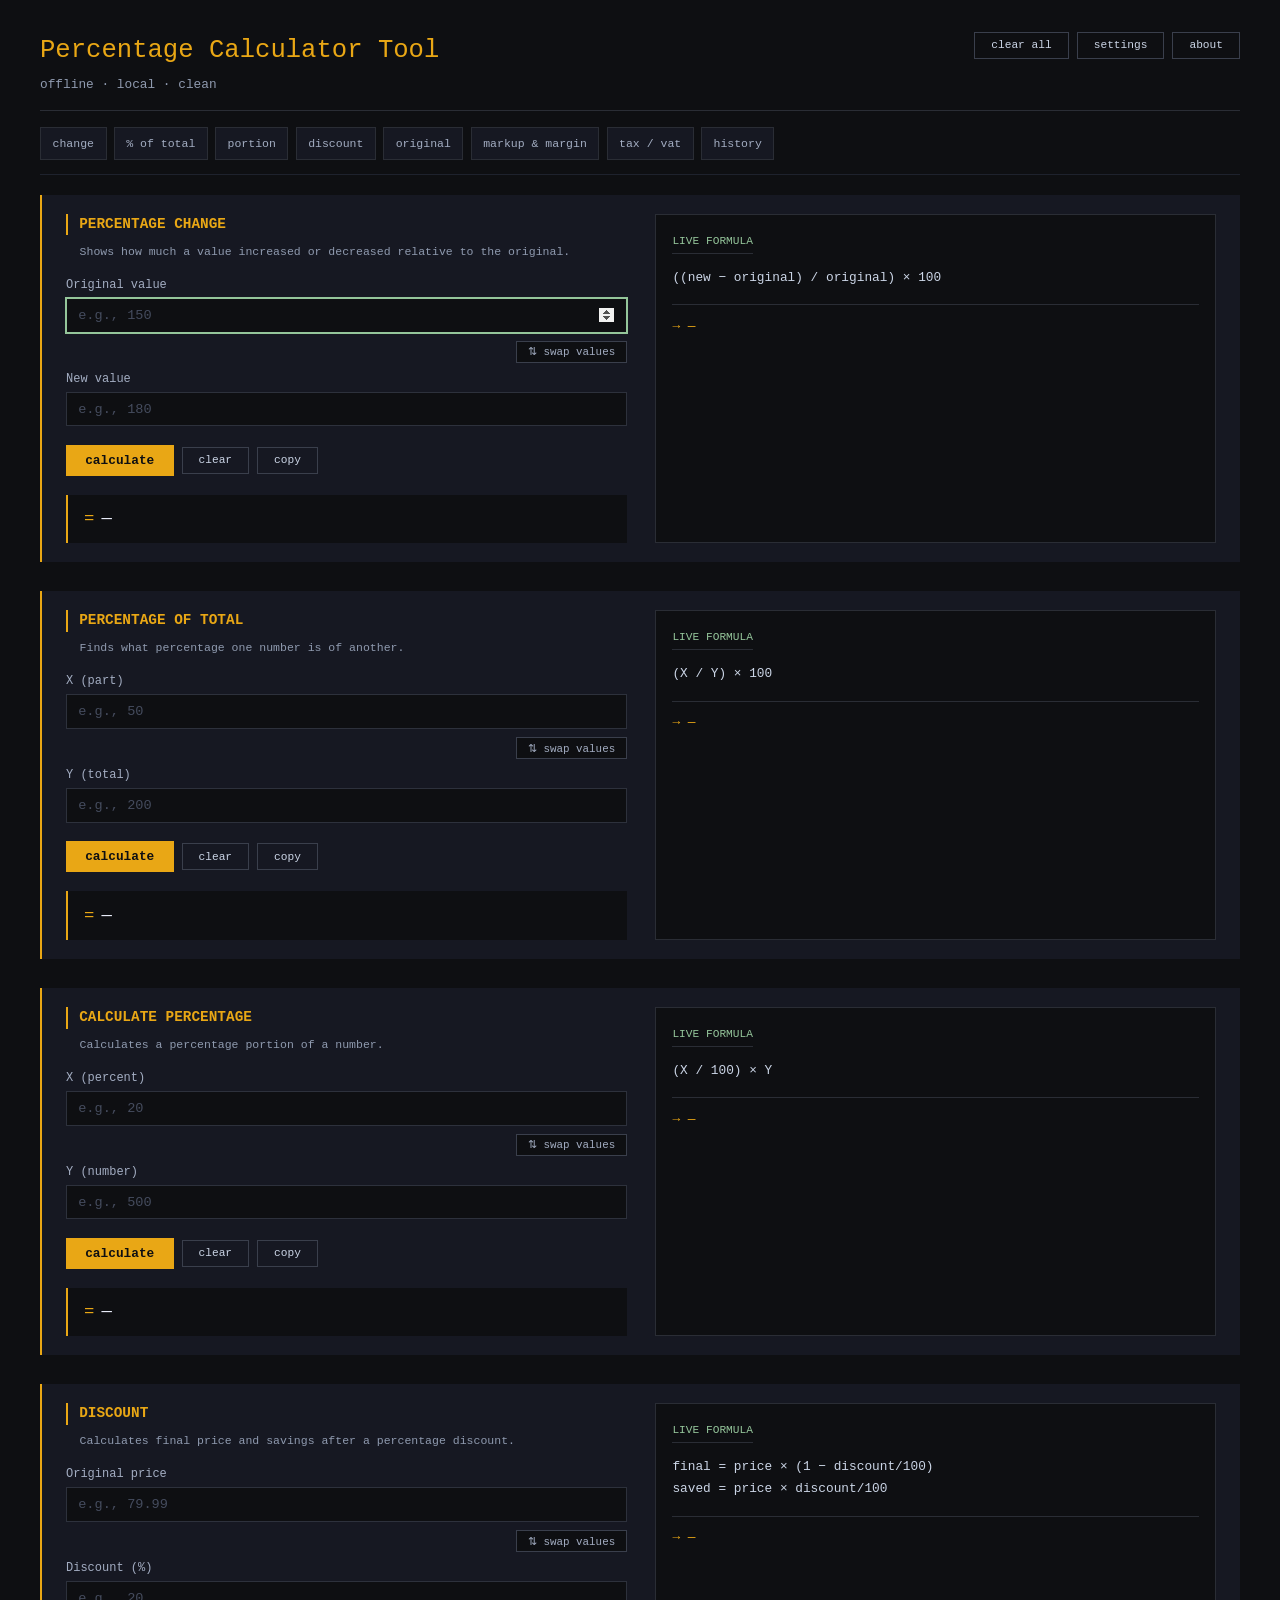
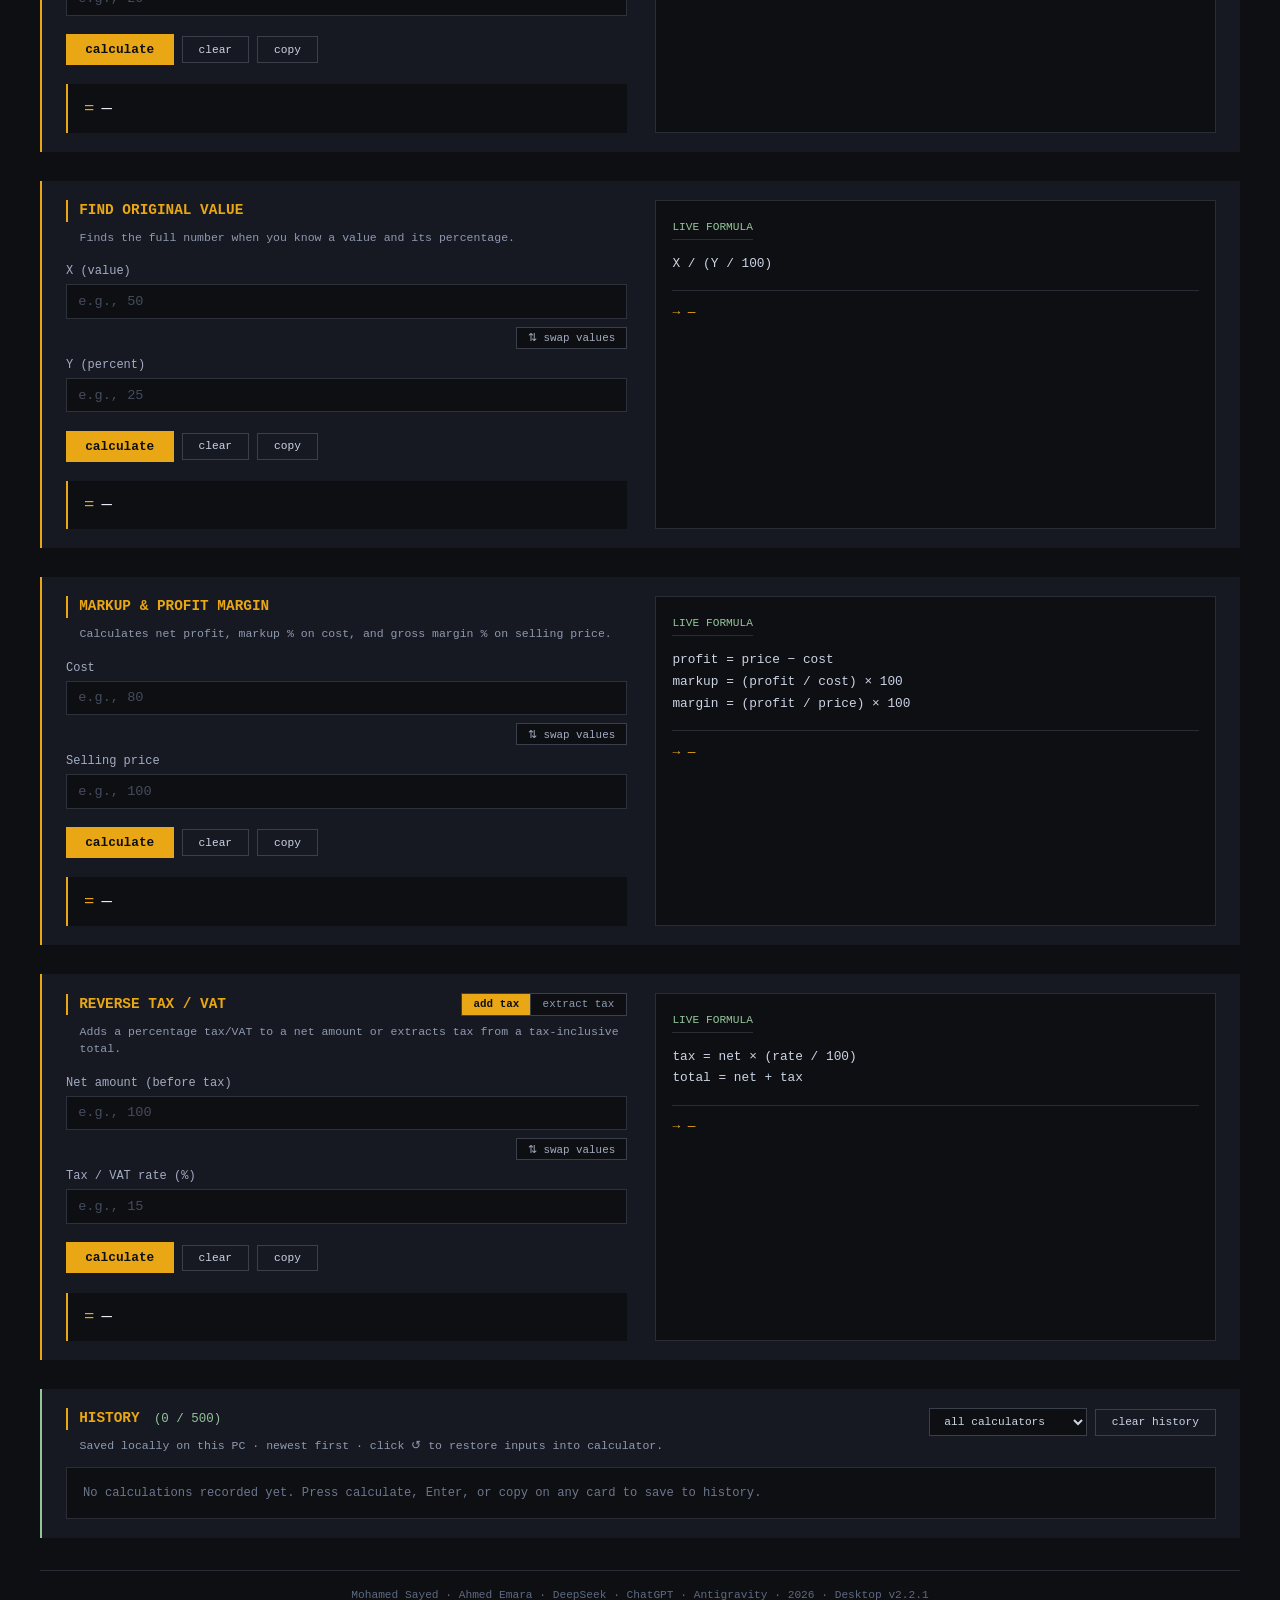
==== commit 2d8eba55: "Harden security boundaries and bump release version to v2.2.1" ====
--- a/ui/index.html
+++ b/ui/index.html
@@ -325,7 +325,7 @@
     </div>
   </div>
 
-  <footer>Mohamed Sayed · Ahmed Emara · DeepSeek · ChatGPT · Antigravity · 2026 · <span id="appVersion">Desktop v2.2.0</span></footer>
+  <footer>Mohamed Sayed · Ahmed Emara · DeepSeek · ChatGPT · Antigravity · 2026 · <span id="appVersion">Desktop v2.2.1</span></footer>
 </div>
 
 <div class="modal-backdrop hidden" id="aboutModal" role="dialog" aria-modal="true" aria-labelledby="aboutModalTitle">
@@ -339,7 +339,7 @@
       <div class="about-icon-badge" aria-hidden="true">%</div>
       <div>
         <div class="about-app-name" id="aboutAppName">Percentage Calculator Tool</div>
-        <div class="about-version-pill" id="aboutVersionPill">Desktop v2.2.0 · Tauri v2 + Rust</div>
+        <div class="about-version-pill" id="aboutVersionPill">Desktop v2.2.1 · Tauri v2 + Rust</div>
       </div>
     </div>
 
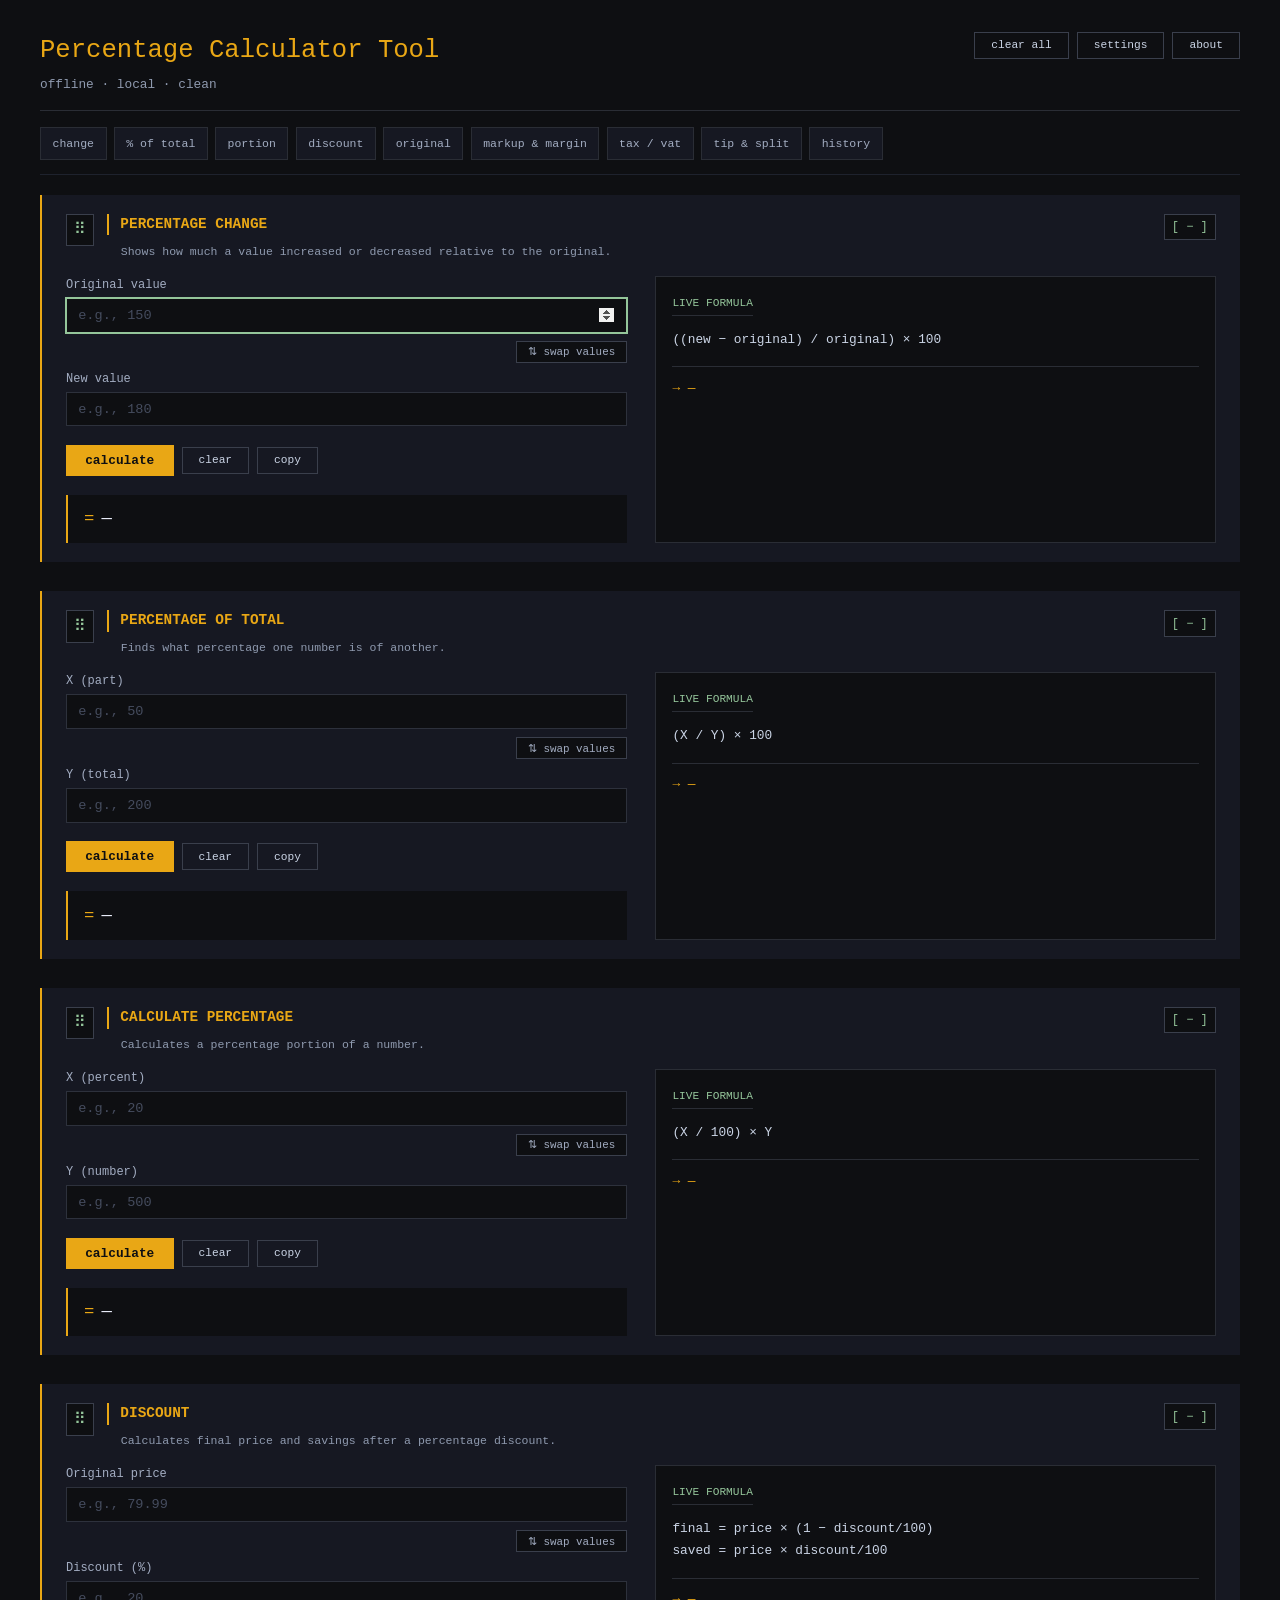
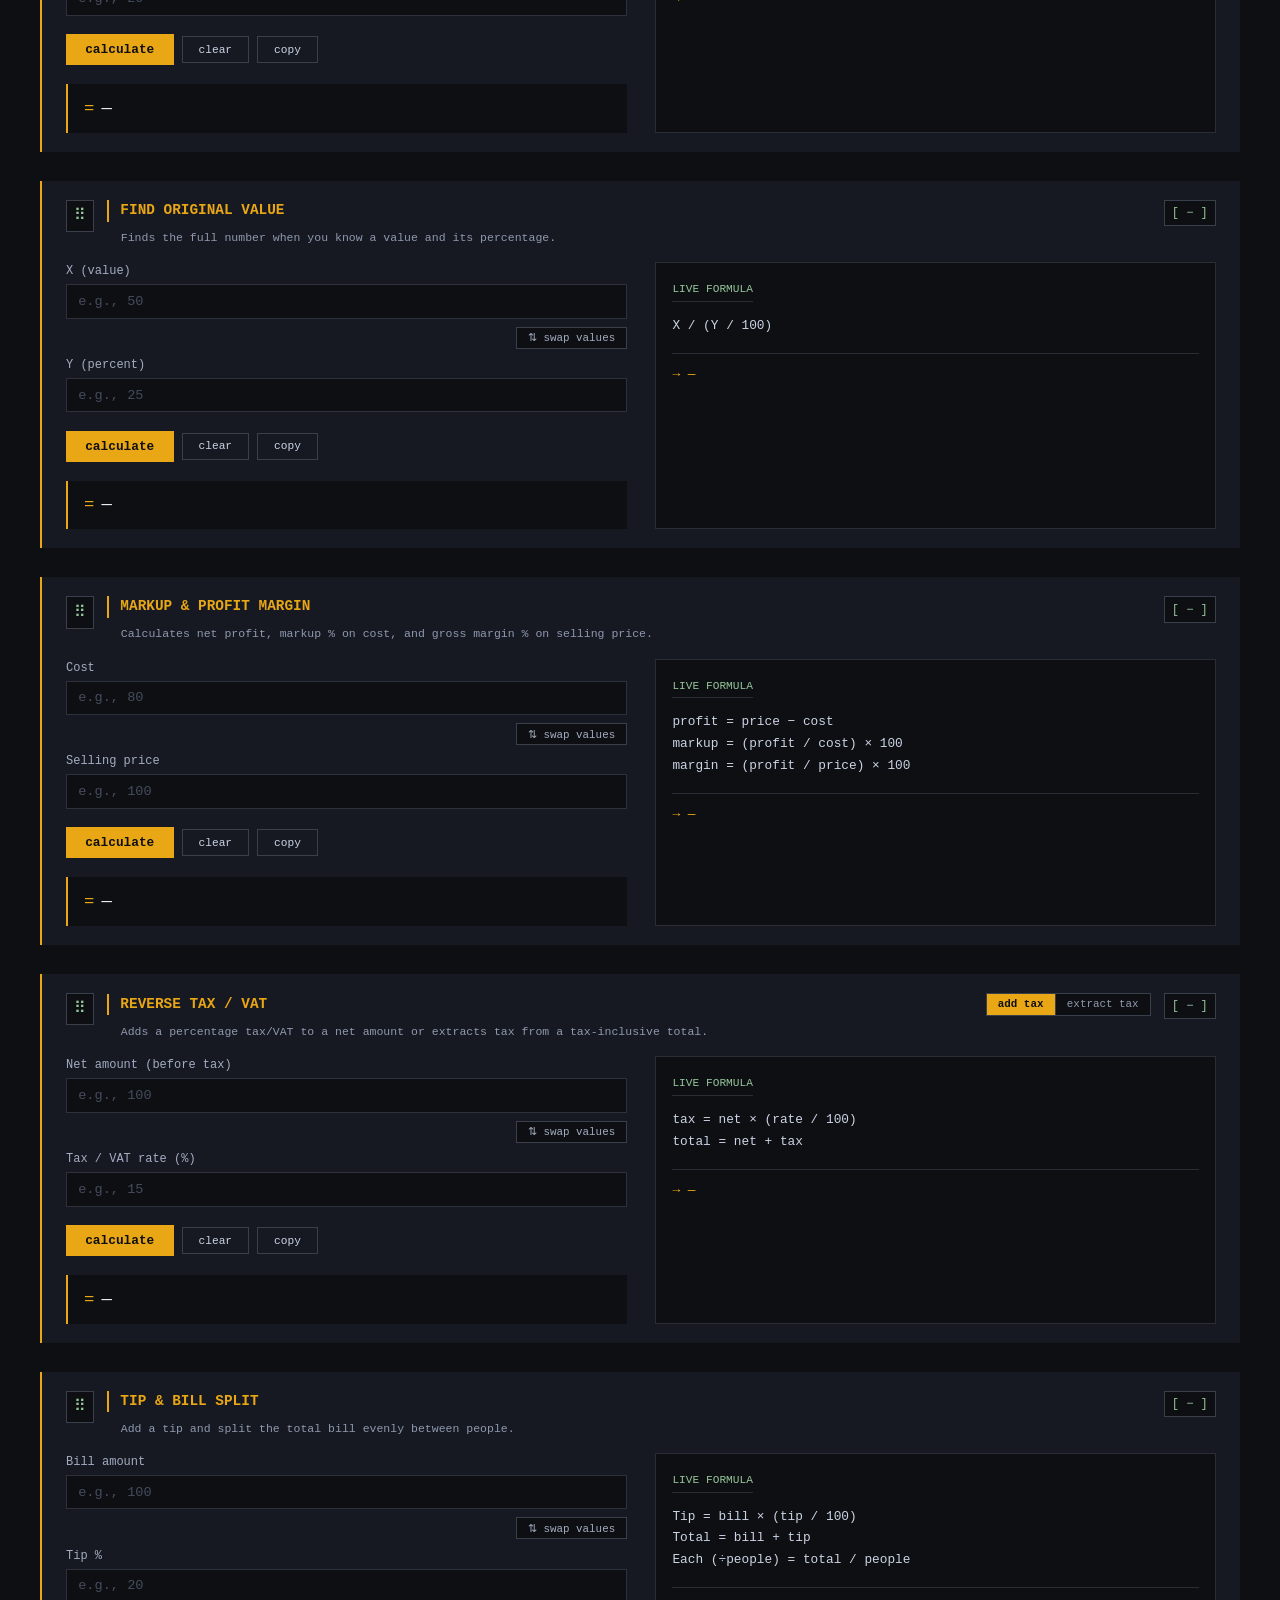
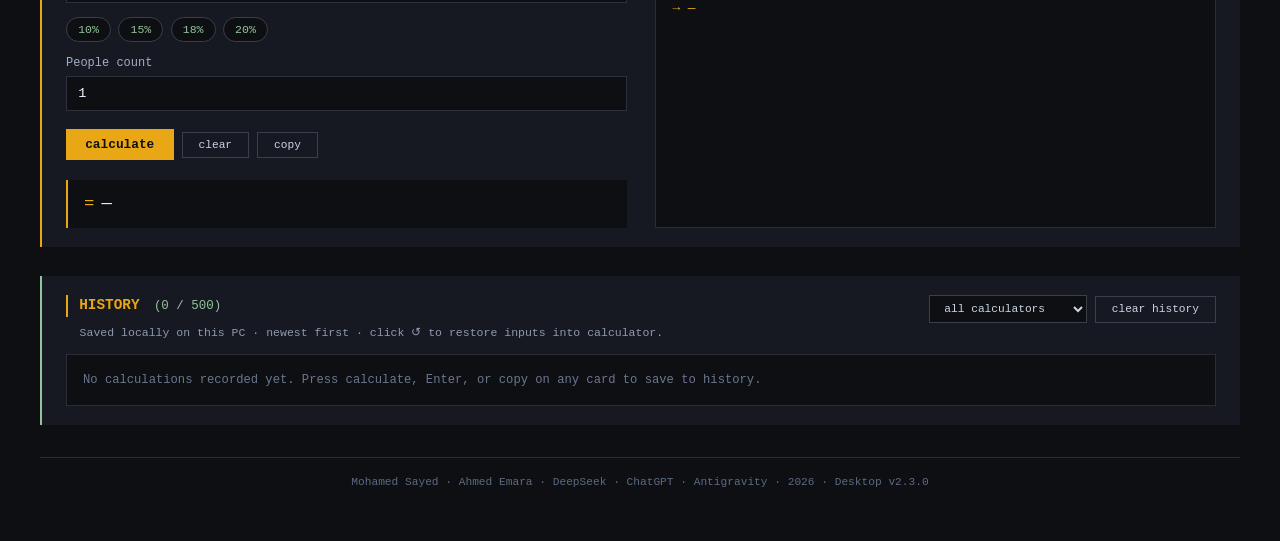
==== commit dd8a79df: "Add v2.3.0 Tip & Bill Split card and drag-handle/collapsible card layout to Desktop UI" ====
--- a/ui/index.html
+++ b/ui/index.html
@@ -34,263 +34,364 @@
   </div>
 
   <nav class="quick-nav" aria-label="Jump to calculator">
-    <a class="quick-link" href="#card-change">change</a>
-    <a class="quick-link" href="#card-percent">% of total</a>
-    <a class="quick-link" href="#card-what">portion</a>
-    <a class="quick-link" href="#card-discount">discount</a>
-    <a class="quick-link" href="#card-base">original</a>
-    <a class="quick-link" href="#card-markup">markup &amp; margin</a>
-    <a class="quick-link" href="#card-tax">tax / vat</a>
+    <a class="quick-link" href="#card-change" data-calc="change">change</a>
+    <a class="quick-link" href="#card-percent" data-calc="percent">% of total</a>
+    <a class="quick-link" href="#card-what" data-calc="what">portion</a>
+    <a class="quick-link" href="#card-discount" data-calc="discount">discount</a>
+    <a class="quick-link" href="#card-base" data-calc="base">original</a>
+    <a class="quick-link" href="#card-markup" data-calc="markup">markup &amp; margin</a>
+    <a class="quick-link" href="#card-tax" data-calc="tax">tax / vat</a>
+    <a class="quick-link" href="#card-tip" data-calc="tip">tip &amp; split</a>
     <a class="quick-link" href="#historySection">history</a>
   </nav>
 
-  <div class="calc-section" id="card-change">
-    <div class="calc-grid">
-      <div class="left-panel">
-        <div class="section-title">Percentage Change</div>
-        <div class="section-subtitle">Shows how much a value increased or decreased relative to the original.</div>
-
-        <div class="input-row">
-          <label for="changeOrig">Original value</label>
-          <input type="number" id="changeOrig" placeholder="e.g., 150" step="any">
-        </div>
-        <div class="swap-row">
-          <button class="swap-btn" id="swapChangeBtn" type="button" title="Swap original and new values">⇅ swap values</button>
-        </div>
-        <div class="input-row">
-          <label for="changeNew">New value</label>
-          <input type="number" id="changeNew" placeholder="e.g., 180" step="any">
-        </div>
-
-        <div class="button-group">
-          <button class="calc-btn" id="calcChangeBtn" type="button">calculate</button>
-          <button class="reset-btn" id="resetChangeBtn" type="button">clear</button>
-          <button class="copy-btn" id="copyChangeBtn" type="button">copy</button>
-        </div>
-
-        <div class="result" id="changeResult">—</div>
-      </div>
-
-      <div class="right-panel">
-        <div class="formula-title">live formula</div>
-        <div class="live-formula" id="changeLiveFormula">((new − original) / original) × 100</div>
-        <div class="live-result" id="changeLiveResult">→ —</div>
-      </div>
-    </div>
-  </div>
-
-  <div class="calc-section" id="card-percent">
-    <div class="calc-grid">
-      <div class="left-panel">
-        <div class="section-title">Percentage of Total</div>
-        <div class="section-subtitle">Finds what percentage one number is of another.</div>
-
-        <div class="input-row">
-          <label for="isWhatX">X (part)</label>
-          <input type="number" id="isWhatX" placeholder="e.g., 50" step="any">
-        </div>
-        <div class="swap-row">
-          <button class="swap-btn" id="swapPercentBtn" type="button" title="Swap X and Y values">⇅ swap values</button>
-        </div>
-        <div class="input-row">
-          <label for="isWhatY">Y (total)</label>
-          <input type="number" id="isWhatY" placeholder="e.g., 200" step="any">
-        </div>
-
-        <div class="button-group">
-          <button class="calc-btn" id="calcPercentBtn" type="button">calculate</button>
-          <button class="reset-btn" id="resetPercentBtn" type="button">clear</button>
-          <button class="copy-btn" id="copyPercentBtn" type="button">copy</button>
-        </div>
-
-        <div class="result" id="percentResult">—</div>
-      </div>
-
-      <div class="right-panel">
-        <div class="formula-title">live formula</div>
-        <div class="live-formula" id="percentLiveFormula">(X / Y) × 100</div>
-        <div class="live-result" id="percentLiveResult">→ —</div>
-      </div>
-    </div>
-  </div>
-
-  <div class="calc-section" id="card-what">
-    <div class="calc-grid">
-      <div class="left-panel">
-        <div class="section-title">Calculate Percentage</div>
-        <div class="section-subtitle">Calculates a percentage portion of a number.</div>
-
-        <div class="input-row">
-          <label for="whatX">X (percent)</label>
-          <input type="number" id="whatX" placeholder="e.g., 20" step="any">
-        </div>
-        <div class="swap-row">
-          <button class="swap-btn" id="swapWhatBtn" type="button" title="Swap X and Y values">⇅ swap values</button>
-        </div>
-        <div class="input-row">
-          <label for="whatY">Y (number)</label>
-          <input type="number" id="whatY" placeholder="e.g., 500" step="any">
-        </div>
-
-        <div class="button-group">
-          <button class="calc-btn" id="calcWhatBtn" type="button">calculate</button>
-          <button class="reset-btn" id="resetWhatBtn" type="button">clear</button>
-          <button class="copy-btn" id="copyWhatBtn" type="button">copy</button>
-        </div>
-
-        <div class="result" id="whatResult">—</div>
-      </div>
-
-      <div class="right-panel">
-        <div class="formula-title">live formula</div>
-        <div class="live-formula" id="whatLiveFormula">(X / 100) × Y</div>
-        <div class="live-result" id="whatLiveResult">→ —</div>
-      </div>
-    </div>
-  </div>
-
-  <div class="calc-section" id="card-discount">
-    <div class="calc-grid">
-      <div class="left-panel">
-        <div class="section-title">Discount</div>
-        <div class="section-subtitle">Calculates final price and savings after a percentage discount.</div>
-
-        <div class="input-row">
-          <label for="discountPrice">Original price</label>
-          <input type="number" id="discountPrice" placeholder="e.g., 79.99" step="any">
-        </div>
-        <div class="swap-row">
-          <button class="swap-btn" id="swapDiscountBtn" type="button" title="Swap price and discount values">⇅ swap values</button>
-        </div>
-        <div class="input-row">
-          <label for="discountPercent">Discount (%)</label>
-          <input type="number" id="discountPercent" placeholder="e.g., 20" step="any">
-        </div>
-
-        <div class="button-group">
-          <button class="calc-btn" id="calcDiscountBtn" type="button">calculate</button>
-          <button class="reset-btn" id="resetDiscountBtn" type="button">clear</button>
-          <button class="copy-btn" id="copyDiscountBtn" type="button">copy</button>
-        </div>
-
-        <div class="result" id="discountResult">—</div>
-      </div>
-
-      <div class="right-panel">
-        <div class="formula-title">live formula</div>
-        <div class="live-formula" id="discountLiveFormula">final = price × (1 − discount/100)<br>saved = price × discount/100</div>
-        <div class="live-result" id="discountLiveResult">→ —</div>
-      </div>
-    </div>
-  </div>
-
-  <div class="calc-section" id="card-base">
-    <div class="calc-grid">
-      <div class="left-panel">
-        <div class="section-title">Find Original Value</div>
-        <div class="section-subtitle">Finds the full number when you know a value and its percentage.</div>
-
-        <div class="input-row">
-          <label for="baseX">X (value)</label>
-          <input type="number" id="baseX" placeholder="e.g., 50" step="any">
-        </div>
-        <div class="swap-row">
-          <button class="swap-btn" id="swapBaseBtn" type="button" title="Swap X and Y values">⇅ swap values</button>
-        </div>
-        <div class="input-row">
-          <label for="baseY">Y (percent)</label>
-          <input type="number" id="baseY" placeholder="e.g., 25" step="any">
-        </div>
-
-        <div class="button-group">
-          <button class="calc-btn" id="calcBaseBtn" type="button">calculate</button>
-          <button class="reset-btn" id="resetBaseBtn" type="button">clear</button>
-          <button class="copy-btn" id="copyBaseBtn" type="button">copy</button>
-        </div>
-
-        <div class="result" id="baseResult">—</div>
-      </div>
-
-      <div class="right-panel">
-        <div class="formula-title">live formula</div>
-        <div class="live-formula" id="baseLiveFormula">X / (Y / 100)</div>
-        <div class="live-result" id="baseLiveResult">→ —</div>
-      </div>
-    </div>
-  </div>
-
-  <div class="calc-section" id="card-markup">
-    <div class="calc-grid">
-      <div class="left-panel">
-        <div class="section-title">Markup &amp; Profit Margin</div>
-        <div class="section-subtitle">Calculates net profit, markup % on cost, and gross margin % on selling price.</div>
-
-        <div class="input-row">
-          <label for="markupCost">Cost</label>
-          <input type="number" id="markupCost" placeholder="e.g., 80" step="any">
-        </div>
-        <div class="swap-row">
-          <button class="swap-btn" id="swapMarkupBtn" type="button" title="Swap cost and selling price">⇅ swap values</button>
-        </div>
-        <div class="input-row">
-          <label for="markupPrice">Selling price</label>
-          <input type="number" id="markupPrice" placeholder="e.g., 100" step="any">
-        </div>
-
-        <div class="button-group">
-          <button class="calc-btn" id="calcMarkupBtn" type="button">calculate</button>
-          <button class="reset-btn" id="resetMarkupBtn" type="button">clear</button>
-          <button class="copy-btn" id="copyMarkupBtn" type="button">copy</button>
-        </div>
-
-        <div class="result" id="markupResult">—</div>
-      </div>
-
-      <div class="right-panel">
-        <div class="formula-title">live formula</div>
-        <div class="live-formula" id="markupLiveFormula">profit = price − cost<br>markup = (profit / cost) × 100<br>margin = (profit / price) × 100</div>
-        <div class="live-result" id="markupLiveResult">→ —</div>
-      </div>
-    </div>
-  </div>
-
-  <div class="calc-section" id="card-tax">
-    <div class="calc-grid">
-      <div class="left-panel">
-        <div class="section-title-row">
-          <div class="section-title">Reverse Tax / VAT</div>
-          <div class="mode-toggle" role="group" aria-label="Tax calculation mode">
-            <button class="mode-btn active" id="taxModeAddBtn" data-mode="add" type="button">add tax</button>
-            <button class="mode-btn" id="taxModeExtractBtn" data-mode="extract" type="button">extract tax</button>
-          </div>
-        </div>
-        <div class="section-subtitle" id="taxSubtitle">Adds a percentage tax/VAT to a net amount or extracts tax from a tax-inclusive total.</div>
-
-        <div class="input-row">
-          <label for="taxAmount" id="taxAmountLabel">Net amount (before tax)</label>
-          <input type="number" id="taxAmount" placeholder="e.g., 100" step="any">
-        </div>
-        <div class="swap-row">
-          <button class="swap-btn" id="swapTaxBtn" type="button" title="Swap amount and tax rate">⇅ swap values</button>
-        </div>
-        <div class="input-row">
-          <label for="taxRate">Tax / VAT rate (%)</label>
-          <input type="number" id="taxRate" placeholder="e.g., 15" step="any">
-        </div>
-
-        <div class="button-group">
-          <button class="calc-btn" id="calcTaxBtn" type="button">calculate</button>
-          <button class="reset-btn" id="resetTaxBtn" type="button">clear</button>
-          <button class="copy-btn" id="copyTaxBtn" type="button">copy</button>
-        </div>
-
-        <div class="result" id="taxResult">—</div>
-      </div>
-
-      <div class="right-panel">
-        <div class="formula-title">live formula</div>
-        <div class="live-formula" id="taxLiveFormula">tax = net × (rate / 100)<br>total = net + tax</div>
-        <div class="live-result" id="taxLiveResult">→ —</div>
+  <div id="cardsContainer">
+    <div class="calc-section" id="card-change" data-calc="change">
+      <div class="calc-card-header">
+        <button class="drag-handle" type="button" aria-label="Drag to reorder Percentage Change" title="Drag to reorder">⠿</button>
+        <div class="calc-card-heading">
+          <div class="section-title">Percentage Change</div>
+          <div class="section-subtitle">Shows how much a value increased or decreased relative to the original.</div>
+        </div>
+        <button class="collapse-btn" type="button" aria-expanded="true" aria-controls="card-change-body">[ − ]</button>
+      </div>
+      <div class="calc-card-body" id="card-change-body">
+        <div class="calc-grid">
+          <div class="left-panel">
+            <div class="input-row">
+              <label for="changeOrig">Original value</label>
+              <input type="number" id="changeOrig" placeholder="e.g., 150" step="any">
+            </div>
+            <div class="swap-row">
+              <button class="swap-btn" id="swapChangeBtn" type="button" title="Swap original and new values">⇅ swap values</button>
+            </div>
+            <div class="input-row">
+              <label for="changeNew">New value</label>
+              <input type="number" id="changeNew" placeholder="e.g., 180" step="any">
+            </div>
+
+            <div class="button-group">
+              <button class="calc-btn" id="calcChangeBtn" type="button">calculate</button>
+              <button class="reset-btn" id="resetChangeBtn" type="button">clear</button>
+              <button class="copy-btn" id="copyChangeBtn" type="button">copy</button>
+            </div>
+
+            <div class="result" id="changeResult">—</div>
+          </div>
+
+          <div class="right-panel">
+            <div class="formula-title">live formula</div>
+            <div class="live-formula" id="changeLiveFormula">((new − original) / original) × 100</div>
+            <div class="live-result" id="changeLiveResult">→ —</div>
+          </div>
+        </div>
+      </div>
+    </div>
+
+    <div class="calc-section" id="card-percent" data-calc="percent">
+      <div class="calc-card-header">
+        <button class="drag-handle" type="button" aria-label="Drag to reorder Percentage of Total" title="Drag to reorder">⠿</button>
+        <div class="calc-card-heading">
+          <div class="section-title">Percentage of Total</div>
+          <div class="section-subtitle">Finds what percentage one number is of another.</div>
+        </div>
+        <button class="collapse-btn" type="button" aria-expanded="true" aria-controls="card-percent-body">[ − ]</button>
+      </div>
+      <div class="calc-card-body" id="card-percent-body">
+        <div class="calc-grid">
+          <div class="left-panel">
+            <div class="input-row">
+              <label for="isWhatX">X (part)</label>
+              <input type="number" id="isWhatX" placeholder="e.g., 50" step="any">
+            </div>
+            <div class="swap-row">
+              <button class="swap-btn" id="swapPercentBtn" type="button" title="Swap X and Y values">⇅ swap values</button>
+            </div>
+            <div class="input-row">
+              <label for="isWhatY">Y (total)</label>
+              <input type="number" id="isWhatY" placeholder="e.g., 200" step="any">
+            </div>
+
+            <div class="button-group">
+              <button class="calc-btn" id="calcPercentBtn" type="button">calculate</button>
+              <button class="reset-btn" id="resetPercentBtn" type="button">clear</button>
+              <button class="copy-btn" id="copyPercentBtn" type="button">copy</button>
+            </div>
+
+            <div class="result" id="percentResult">—</div>
+          </div>
+
+          <div class="right-panel">
+            <div class="formula-title">live formula</div>
+            <div class="live-formula" id="percentLiveFormula">(X / Y) × 100</div>
+            <div class="live-result" id="percentLiveResult">→ —</div>
+          </div>
+        </div>
+      </div>
+    </div>
+
+    <div class="calc-section" id="card-what" data-calc="what">
+      <div class="calc-card-header">
+        <button class="drag-handle" type="button" aria-label="Drag to reorder Calculate Percentage" title="Drag to reorder">⠿</button>
+        <div class="calc-card-heading">
+          <div class="section-title">Calculate Percentage</div>
+          <div class="section-subtitle">Calculates a percentage portion of a number.</div>
+        </div>
+        <button class="collapse-btn" type="button" aria-expanded="true" aria-controls="card-what-body">[ − ]</button>
+      </div>
+      <div class="calc-card-body" id="card-what-body">
+        <div class="calc-grid">
+          <div class="left-panel">
+            <div class="input-row">
+              <label for="whatX">X (percent)</label>
+              <input type="number" id="whatX" placeholder="e.g., 20" step="any">
+            </div>
+            <div class="swap-row">
+              <button class="swap-btn" id="swapWhatBtn" type="button" title="Swap X and Y values">⇅ swap values</button>
+            </div>
+            <div class="input-row">
+              <label for="whatY">Y (number)</label>
+              <input type="number" id="whatY" placeholder="e.g., 500" step="any">
+            </div>
+
+            <div class="button-group">
+              <button class="calc-btn" id="calcWhatBtn" type="button">calculate</button>
+              <button class="reset-btn" id="resetWhatBtn" type="button">clear</button>
+              <button class="copy-btn" id="copyWhatBtn" type="button">copy</button>
+            </div>
+
+            <div class="result" id="whatResult">—</div>
+          </div>
+
+          <div class="right-panel">
+            <div class="formula-title">live formula</div>
+            <div class="live-formula" id="whatLiveFormula">(X / 100) × Y</div>
+            <div class="live-result" id="whatLiveResult">→ —</div>
+          </div>
+        </div>
+      </div>
+    </div>
+
+    <div class="calc-section" id="card-discount" data-calc="discount">
+      <div class="calc-card-header">
+        <button class="drag-handle" type="button" aria-label="Drag to reorder Discount" title="Drag to reorder">⠿</button>
+        <div class="calc-card-heading">
+          <div class="section-title">Discount</div>
+          <div class="section-subtitle">Calculates final price and savings after a percentage discount.</div>
+        </div>
+        <button class="collapse-btn" type="button" aria-expanded="true" aria-controls="card-discount-body">[ − ]</button>
+      </div>
+      <div class="calc-card-body" id="card-discount-body">
+        <div class="calc-grid">
+          <div class="left-panel">
+            <div class="input-row">
+              <label for="discountPrice">Original price</label>
+              <input type="number" id="discountPrice" placeholder="e.g., 79.99" step="any">
+            </div>
+            <div class="swap-row">
+              <button class="swap-btn" id="swapDiscountBtn" type="button" title="Swap price and discount values">⇅ swap values</button>
+            </div>
+            <div class="input-row">
+              <label for="discountPercent">Discount (%)</label>
+              <input type="number" id="discountPercent" placeholder="e.g., 20" step="any">
+            </div>
+
+            <div class="button-group">
+              <button class="calc-btn" id="calcDiscountBtn" type="button">calculate</button>
+              <button class="reset-btn" id="resetDiscountBtn" type="button">clear</button>
+              <button class="copy-btn" id="copyDiscountBtn" type="button">copy</button>
+            </div>
+
+            <div class="result" id="discountResult">—</div>
+          </div>
+
+          <div class="right-panel">
+            <div class="formula-title">live formula</div>
+            <div class="live-formula" id="discountLiveFormula">final = price × (1 − discount/100)<br>saved = price × discount/100</div>
+            <div class="live-result" id="discountLiveResult">→ —</div>
+          </div>
+        </div>
+      </div>
+    </div>
+
+    <div class="calc-section" id="card-base" data-calc="base">
+      <div class="calc-card-header">
+        <button class="drag-handle" type="button" aria-label="Drag to reorder Find Original Value" title="Drag to reorder">⠿</button>
+        <div class="calc-card-heading">
+          <div class="section-title">Find Original Value</div>
+          <div class="section-subtitle">Finds the full number when you know a value and its percentage.</div>
+        </div>
+        <button class="collapse-btn" type="button" aria-expanded="true" aria-controls="card-base-body">[ − ]</button>
+      </div>
+      <div class="calc-card-body" id="card-base-body">
+        <div class="calc-grid">
+          <div class="left-panel">
+            <div class="input-row">
+              <label for="baseX">X (value)</label>
+              <input type="number" id="baseX" placeholder="e.g., 50" step="any">
+            </div>
+            <div class="swap-row">
+              <button class="swap-btn" id="swapBaseBtn" type="button" title="Swap X and Y values">⇅ swap values</button>
+            </div>
+            <div class="input-row">
+              <label for="baseY">Y (percent)</label>
+              <input type="number" id="baseY" placeholder="e.g., 25" step="any">
+            </div>
+
+            <div class="button-group">
+              <button class="calc-btn" id="calcBaseBtn" type="button">calculate</button>
+              <button class="reset-btn" id="resetBaseBtn" type="button">clear</button>
+              <button class="copy-btn" id="copyBaseBtn" type="button">copy</button>
+            </div>
+
+            <div class="result" id="baseResult">—</div>
+          </div>
+
+          <div class="right-panel">
+            <div class="formula-title">live formula</div>
+            <div class="live-formula" id="baseLiveFormula">X / (Y / 100)</div>
+            <div class="live-result" id="baseLiveResult">→ —</div>
+          </div>
+        </div>
+      </div>
+    </div>
+
+    <div class="calc-section" id="card-markup" data-calc="markup">
+      <div class="calc-card-header">
+        <button class="drag-handle" type="button" aria-label="Drag to reorder Markup &amp; Profit Margin" title="Drag to reorder">⠿</button>
+        <div class="calc-card-heading">
+          <div class="section-title">Markup &amp; Profit Margin</div>
+          <div class="section-subtitle">Calculates net profit, markup % on cost, and gross margin % on selling price.</div>
+        </div>
+        <button class="collapse-btn" type="button" aria-expanded="true" aria-controls="card-markup-body">[ − ]</button>
+      </div>
+      <div class="calc-card-body" id="card-markup-body">
+        <div class="calc-grid">
+          <div class="left-panel">
+            <div class="input-row">
+              <label for="markupCost">Cost</label>
+              <input type="number" id="markupCost" placeholder="e.g., 80" step="any">
+            </div>
+            <div class="swap-row">
+              <button class="swap-btn" id="swapMarkupBtn" type="button" title="Swap cost and selling price">⇅ swap values</button>
+            </div>
+            <div class="input-row">
+              <label for="markupPrice">Selling price</label>
+              <input type="number" id="markupPrice" placeholder="e.g., 100" step="any">
+            </div>
+
+            <div class="button-group">
+              <button class="calc-btn" id="calcMarkupBtn" type="button">calculate</button>
+              <button class="reset-btn" id="resetMarkupBtn" type="button">clear</button>
+              <button class="copy-btn" id="copyMarkupBtn" type="button">copy</button>
+            </div>
+
+            <div class="result" id="markupResult">—</div>
+          </div>
+
+          <div class="right-panel">
+            <div class="formula-title">live formula</div>
+            <div class="live-formula" id="markupLiveFormula">profit = price − cost<br>markup = (profit / cost) × 100<br>margin = (profit / price) × 100</div>
+            <div class="live-result" id="markupLiveResult">→ —</div>
+          </div>
+        </div>
+      </div>
+    </div>
+
+    <div class="calc-section" id="card-tax" data-calc="tax">
+      <div class="calc-card-header">
+        <button class="drag-handle" type="button" aria-label="Drag to reorder Reverse Tax / VAT" title="Drag to reorder">⠿</button>
+        <div class="calc-card-heading">
+          <div class="section-title-row">
+            <div class="section-title">Reverse Tax / VAT</div>
+            <div class="mode-toggle" role="group" aria-label="Tax calculation mode">
+              <button class="mode-btn active" id="taxModeAddBtn" data-mode="add" type="button">add tax</button>
+              <button class="mode-btn" id="taxModeExtractBtn" data-mode="extract" type="button">extract tax</button>
+            </div>
+          </div>
+          <div class="section-subtitle" id="taxSubtitle">Adds a percentage tax/VAT to a net amount or extracts tax from a tax-inclusive total.</div>
+        </div>
+        <button class="collapse-btn" type="button" aria-expanded="true" aria-controls="card-tax-body">[ − ]</button>
+      </div>
+      <div class="calc-card-body" id="card-tax-body">
+        <div class="calc-grid">
+          <div class="left-panel">
+            <div class="input-row">
+              <label for="taxAmount" id="taxAmountLabel">Net amount (before tax)</label>
+              <input type="number" id="taxAmount" placeholder="e.g., 100" step="any">
+            </div>
+            <div class="swap-row">
+              <button class="swap-btn" id="swapTaxBtn" type="button" title="Swap amount and tax rate">⇅ swap values</button>
+            </div>
+            <div class="input-row">
+              <label for="taxRate">Tax / VAT rate (%)</label>
+              <input type="number" id="taxRate" placeholder="e.g., 15" step="any">
+            </div>
+
+            <div class="button-group">
+              <button class="calc-btn" id="calcTaxBtn" type="button">calculate</button>
+              <button class="reset-btn" id="resetTaxBtn" type="button">clear</button>
+              <button class="copy-btn" id="copyTaxBtn" type="button">copy</button>
+            </div>
+
+            <div class="result" id="taxResult">—</div>
+          </div>
+
+          <div class="right-panel">
+            <div class="formula-title">live formula</div>
+            <div class="live-formula" id="taxLiveFormula">tax = net × (rate / 100)<br>total = net + tax</div>
+            <div class="live-result" id="taxLiveResult">→ —</div>
+          </div>
+        </div>
+      </div>
+    </div>
+
+    <div class="calc-section" id="card-tip" data-calc="tip">
+      <div class="calc-card-header">
+        <button class="drag-handle" type="button" aria-label="Drag to reorder Tip &amp; Bill Split" title="Drag to reorder">⠿</button>
+        <div class="calc-card-heading">
+          <div class="section-title">Tip &amp; Bill Split</div>
+          <div class="section-subtitle">Add a tip and split the total bill evenly between people.</div>
+        </div>
+        <button class="collapse-btn" type="button" aria-expanded="true" aria-controls="card-tip-body">[ − ]</button>
+      </div>
+      <div class="calc-card-body" id="card-tip-body">
+        <div class="calc-grid">
+          <div class="left-panel">
+            <div class="input-row">
+              <label for="tipBill">Bill amount</label>
+              <input type="number" id="tipBill" placeholder="e.g., 100" step="any">
+            </div>
+            <div class="swap-row">
+              <button class="swap-btn" id="swapTipBtn" type="button" title="Swap bill amount and tip percentage">⇅ swap values</button>
+            </div>
+            <div class="input-row">
+              <label for="tipPercent">Tip %</label>
+              <input type="number" id="tipPercent" placeholder="e.g., 20" step="any">
+            </div>
+            <div class="preset-row" role="group" aria-label="Tip percentage presets">
+              <button class="preset-btn" type="button" data-tip="10">10%</button>
+              <button class="preset-btn" type="button" data-tip="15">15%</button>
+              <button class="preset-btn" type="button" data-tip="18">18%</button>
+              <button class="preset-btn" type="button" data-tip="20">20%</button>
+            </div>
+            <div class="input-row">
+              <label for="tipPeople">People count</label>
+              <input type="number" id="tipPeople" step="1" min="1" value="1">
+            </div>
+            <div class="button-group">
+              <button class="calc-btn" id="calcTipBtn" type="button">calculate</button>
+              <button class="reset-btn" id="resetTipBtn" type="button">clear</button>
+              <button class="copy-btn" id="copyTipBtn" type="button">copy</button>
+            </div>
+            <div class="result" id="tipResult">—</div>
+          </div>
+          <div class="right-panel">
+            <div class="formula-title">live formula</div>
+            <div class="live-formula" id="tipLiveFormula">Tip = bill × (tip / 100)<br>Total = bill + tip<br>Each (÷people) = total / people</div>
+            <div class="live-result" id="tipLiveResult">→ —</div>
+          </div>
+        </div>
       </div>
     </div>
   </div>
@@ -311,6 +412,7 @@
           <option value="base">find original</option>
           <option value="markup">markup &amp; margin</option>
           <option value="tax">reverse tax / vat</option>
+          <option value="tip">tip &amp; split</option>
         </select>
         <button class="reset-btn" id="clearHistoryBtn" type="button">clear history</button>
         <div class="confirm-group hidden" id="clearHistoryConfirm">
@@ -325,7 +427,7 @@
     </div>
   </div>
 
-  <footer>Mohamed Sayed · Ahmed Emara · DeepSeek · ChatGPT · Antigravity · 2026 · <span id="appVersion">Desktop v2.2.1</span></footer>
+  <footer>Mohamed Sayed · Ahmed Emara · DeepSeek · ChatGPT · Antigravity · 2026 · <span id="appVersion">Desktop v2.3.0</span></footer>
 </div>
 
 <div class="modal-backdrop hidden" id="aboutModal" role="dialog" aria-modal="true" aria-labelledby="aboutModalTitle">
@@ -339,7 +441,7 @@
       <div class="about-icon-badge" aria-hidden="true">%</div>
       <div>
         <div class="about-app-name" id="aboutAppName">Percentage Calculator Tool</div>
-        <div class="about-version-pill" id="aboutVersionPill">Desktop v2.2.1 · Tauri v2 + Rust</div>
+        <div class="about-version-pill" id="aboutVersionPill">Desktop v2.3.0 · Tauri v2 + Rust</div>
       </div>
     </div>
 
@@ -406,6 +508,11 @@
       <div class="update-status-text" id="updateStatusText">Not checked yet in this session.</div>
     </div>
 
+    <div class="about-box">
+      <div class="about-box-title">LAYOUT</div>
+      <button class="utility-btn" id="resetLayoutBtn" type="button">reset card order &amp; expand all</button>
+    </div>
+
     <div class="modal-footer">
       <button class="calc-btn" id="closeSettingsBtn" type="button">close [esc]</button>
     </div>
--- a/ui/styles.css
+++ b/ui/styles.css
@@ -106,6 +106,107 @@
   box-shadow: inset 0 0 0 1px rgba(148, 197, 154, 0.45);
 }
 
+.calc-card-header {
+  display: flex;
+  align-items: flex-start;
+  gap: 0.8rem;
+  margin-bottom: 1rem;
+}
+
+.calc-card-heading {
+  flex: 1;
+  min-width: 0;
+}
+
+.calc-card-heading .section-subtitle {
+  margin-bottom: 0;
+}
+
+.drag-handle,
+.collapse-btn {
+  flex-shrink: 0;
+  background: #0E0F12;
+  border: 1px solid #3a3f4c;
+  color: #94C59A;
+  font: inherit;
+  line-height: 1.5;
+  padding: 0.2rem 0.45rem;
+}
+
+.drag-handle {
+  touch-action: none;
+  cursor: grab;
+  user-select: none;
+}
+
+.drag-handle:active {
+  cursor: grabbing;
+}
+
+.collapse-btn {
+  cursor: pointer;
+  white-space: nowrap;
+  font-size: 0.75rem;
+}
+
+.drag-handle:hover,
+.collapse-btn:hover,
+.drag-handle:focus-visible,
+.collapse-btn:focus-visible {
+  color: #E9A715;
+  border-color: #E9A715;
+  outline: 1px solid #E9A715;
+  outline-offset: 2px;
+}
+
+.calc-section.card-collapsed .calc-card-body {
+  display: none;
+}
+
+.calc-section.card-collapsed .calc-card-header {
+  margin-bottom: 0;
+}
+
+.calc-section.card-dragging {
+  opacity: 0.55;
+  border-left-color: #94C59A;
+}
+
+.calc-section.card-drop-before {
+  box-shadow: 0 -3px 0 #E9A715;
+}
+
+.calc-section.card-drop-after {
+  box-shadow: 0 3px 0 #E9A715;
+}
+
+.preset-row {
+  display: flex;
+  flex-wrap: wrap;
+  gap: 0.45rem;
+  margin: 0.2rem 0 0.75rem;
+}
+
+.preset-btn {
+  background: #0E0F12;
+  border: 1px solid #3a3f4c;
+  border-radius: 999px;
+  color: #94C59A;
+  font: inherit;
+  font-size: 0.72rem;
+  padding: 0.2rem 0.7rem;
+  cursor: pointer;
+}
+
+.preset-btn:hover,
+.preset-btn:focus-visible {
+  background: #161822;
+  border-color: #E9A715;
+  color: #E9A715;
+  outline: 1px solid #E9A715;
+  outline-offset: 2px;
+}
+
 .update-banner {
   background: #161822;
   border: 1px solid #3a3f4c;
